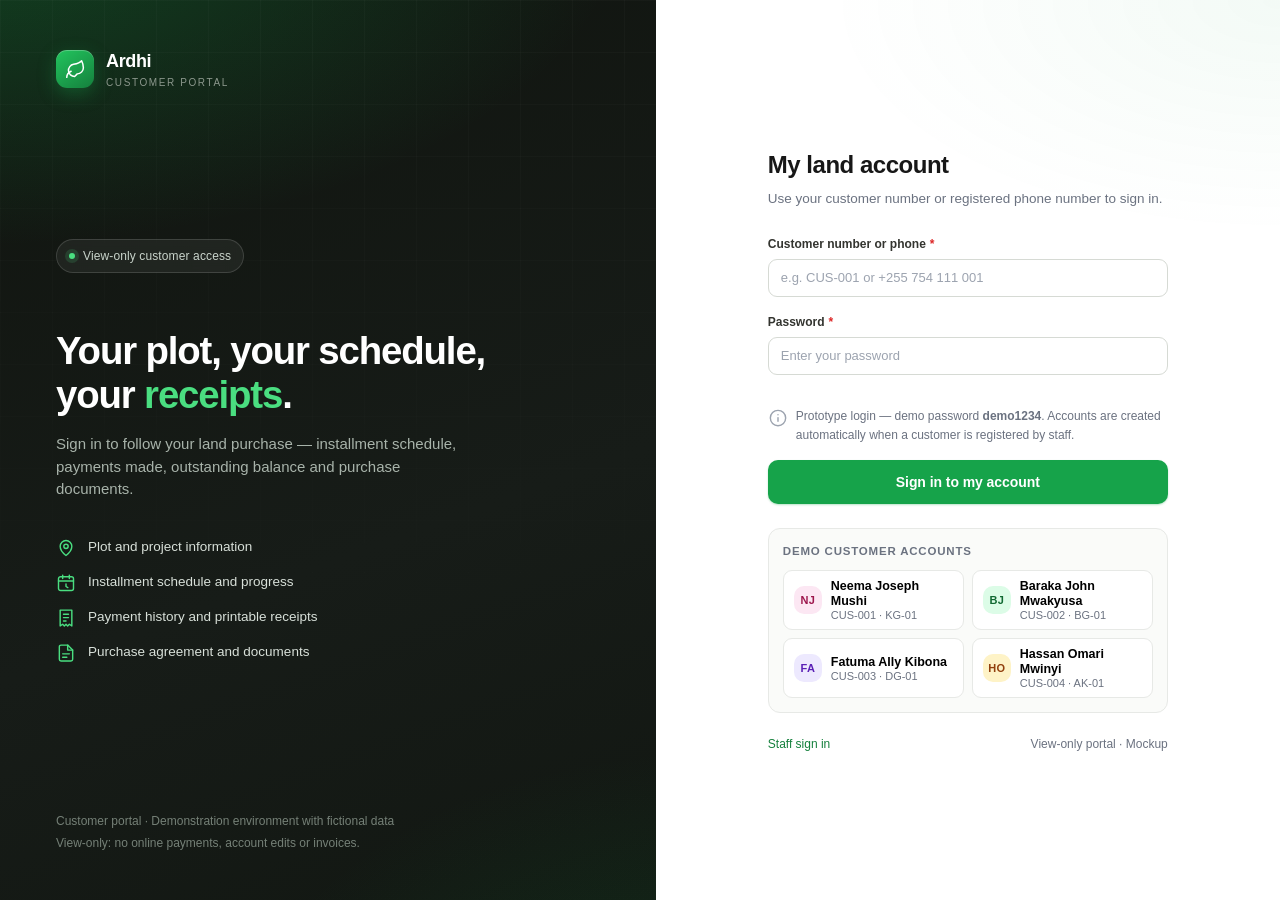
==== customer-portal.html @ c04c7102 "Build Ardhi LIMS land installment frontend prototype" ====
<!DOCTYPE html>
<html lang="en">
<head>
  <meta charset="UTF-8" />
  <meta name="viewport" content="width=device-width, initial-scale=1.0" />
  <meta name="description" content="Ardhi customer portal — view your plot, installments and payment receipts." />
  <title>Ardhi Customer Portal — My Land Account</title>
  <link rel="icon" href="data:image/svg+xml,%3Csvg xmlns='http://www.w3.org/2000/svg' viewBox='0 0 24 24'%3E%3Crect width='24' height='24' rx='6' fill='%2316A34A'/%3E%3Cpath d='M7 16.5 12 7l5 9.5' fill='none' stroke='white' stroke-width='2' stroke-linecap='round' stroke-linejoin='round'/%3E%3C/svg%3E" />
  <link rel="stylesheet" href="css/style.css" />
  <link rel="stylesheet" href="css/modules.css" />
  <link rel="stylesheet" href="css/portal.css" />
</head>
<body class="portal-body">

  <!-- ===================== Portal sign in ===================== -->
  <section class="login-screen portal-login" id="portalLogin">
    <div class="login-art">
      <div class="top">
        <div style="display:flex;align-items:center;gap:12px">
          <div class="brand-mark" data-icon-mark="1"></div>
          <div>
            <div style="font-size:18px;font-weight:700;letter-spacing:-.02em">Ardhi</div>
            <div style="font-size:10px;letter-spacing:.16em;text-transform:uppercase;color:#8B978C">Customer Portal</div>
          </div>
        </div>
      </div>
      <div>
        <span class="art-badge"><span class="dot"></span> View-only customer access</span>
        <h2>Your plot, your schedule, your <em>receipts</em>.</h2>
        <p class="lead">Sign in to follow your land purchase — installment schedule, payments made, outstanding balance and purchase documents.</p>
        <div class="login-points">
          <div class="row"><span data-icon="land"></span> Plot and project information</div>
          <div class="row"><span data-icon="installments"></span> Installment schedule and progress</div>
          <div class="row"><span data-icon="receipt"></span> Payment history and printable receipts</div>
          <div class="row"><span data-icon="file"></span> Purchase agreement and documents</div>
        </div>
      </div>
      <div class="foot">
        <div>Customer portal · Demonstration environment with fictional data</div>
        <div style="margin-top:4px">View-only: no online payments, account edits or invoices.</div>
      </div>
    </div>

    <div class="login-main">
      <div class="login-box">
        <div class="brand">
          <div style="display:flex;align-items:center;gap:10px">
            <div class="brand-mark" data-icon-mark="1"></div>
            <div>
              <div style="font-size:16px;font-weight:700">Ardhi</div>
              <div style="font-size:10px;letter-spacing:.14em;text-transform:uppercase;color:var(--muted)">Customer portal</div>
            </div>
          </div>
        </div>
        <h1>My land account</h1>
        <p class="sub">Use your customer number or registered phone number to sign in.</p>

        <form class="login-form" id="portalLoginForm" novalidate>
          <div class="field" data-field="identifier">
            <label for="portalId">Customer number or phone <span class="req">*</span></label>
            <input class="input" type="text" id="portalId" name="identifier" placeholder="e.g. CUS-001 or +255 754 111 001" autocomplete="username" />
            <span class="error-msg">Enter your customer number or registered phone number.</span>
          </div>
          <div class="field" data-field="password">
            <label for="portalPassword">Password <span class="req">*</span></label>
            <input class="input" type="password" id="portalPassword" name="password" placeholder="Enter your password" autocomplete="current-password" />
            <span class="error-msg">Enter your password.</span>
          </div>
          <div class="login-hint">
            <span data-icon="info"></span>
            <span>Prototype login — demo password <strong>demo1234</strong>. Accounts are created automatically when a customer is registered by staff.</span>
          </div>
          <div id="portalLoginError" class="notice warn" style="display:none"> <span data-icon="alert"></span><div></div></div>
          <button class="btn btn-primary btn-lg btn-block" type="submit" id="portalLoginSubmit">Sign in to my account</button>
        </form>

        <div class="demo-accounts">
          <div class="cap">Demo customer accounts</div>
          <div class="grid" id="portalDemoAccounts"></div>
        </div>

        <div style="margin-top:22px;display:flex;align-items:center;justify-content:space-between;font-size:12px;color:var(--muted)">
          <a href="index.html">Staff sign in</a>
          <span>View-only portal · Mockup</span>
        </div>
      </div>
    </div>
  </section>

  <!-- ===================== Portal shell ===================== -->
  <div class="portal-shell" id="portalShell">
    <header class="portal-head">
      <div class="portal-brand">
        <div class="brand-mark" data-icon-mark="1"></div>
        <div>
          <div class="name">Ardhi</div>
          <div class="tag">Customer Portal</div>
        </div>
        <span class="badge green no-dot" style="margin-left:6px">View only</span>
      </div>
      <nav class="portal-nav" id="portalNav" aria-label="Customer portal navigation">
        <button data-section="overview" class="active"><span data-icon="dashboard"></span> Overview</button>
        <button data-section="schedule"><span data-icon="installments"></span> Schedule</button>
        <button data-section="payments"><span data-icon="receipt"></span> Payments</button>
        <button data-section="documents"><span data-icon="file"></span> Documents</button>
        <button data-section="requests"><span data-icon="send"></span> Requests</button>
      </nav>
      <div class="portal-account">
        <div class="portal-user" id="portalUser"></div>
        <button class="icon-btn" id="portalLogout" aria-label="Sign out" title="Sign out" data-icon-btn="logout"></button>
      </div>
    </header>

    <main class="portal-main" id="portalView"></main>

    <footer class="portal-foot">
      <span>Ardhi customer portal · Frontend prototype. All plots, customers and transactions are fictional.</span>
      <span>No online payments, account editing, invoices or access to other customers' records.</span>
    </footer>
  </div>

  <div id="modalRoot"></div>
  <div class="toast-root" id="toastRoot" aria-live="polite"></div>
  <div id="printArea"></div>

  <script src="js/icons.js"></script>
  <script src="js/sample-data.js"></script>
  <script src="js/store.js"></script>
  <script src="js/ui.js"></script>
  <script src="js/customer-portal.js"></script>
</body>
</html>
---- css/style.css ----
/* ==========================================================================
   Ardhi LIMS — Core design system
   Palette: White #FFFFFF · Green #16A34A · Black #171717
   ========================================================================== */

:root {
  --green: #16A34A;
  --green-600: #15803D;
  --green-700: #116932;
  --green-800: #0B4F27;
  --green-50: #F0FDF4;
  --green-100: #DCFCE7;
  --green-200: #BBF7D0;

  --ink: #171717;
  --ink-2: #33342F;
  --muted: #6B7280;
  --muted-2: #9CA3AF;

  --bg: #F5F6F5;
  --card: #FFFFFF;
  --line: #E7E9E6;
  --line-soft: #EFF1EE;
  --line-strong: #D6DAD4;

  --sidebar: #141815;
  --sidebar-2: #1B211C;

  --red: #DC2626;
  --red-50: #FEF2F2;
  --amber: #B45309;
  --amber-50: #FFFBEB;
  --blue: #2563EB;
  --blue-50: #EFF6FF;

  --radius-lg: 16px;
  --radius: 12px;
  --radius-sm: 9px;

  --shadow-xs: 0 1px 2px rgba(23, 23, 23, 0.04);
  --shadow-sm: 0 1px 3px rgba(23, 23, 23, 0.06), 0 1px 2px rgba(23, 23, 23, 0.04);
  --shadow-md: 0 10px 30px rgba(23, 23, 23, 0.09);
  --shadow-lg: 0 24px 60px rgba(23, 23, 23, 0.18);

  --sidebar-w: 264px;
  --sidebar-w-collapsed: 80px;
  --topbar-h: 68px;

  --font: "Inter", "Segoe UI", -apple-system, BlinkMacSystemFont, Roboto, "Helvetica Neue", Arial, sans-serif;
  --mono: "Cascadia Mono", "SFMono-Regular", Consolas, "Liberation Mono", monospace;
}

* { box-sizing: border-box; }

html, body { height: 100%; }

body {
  margin: 0;
  font-family: var(--font);
  font-size: 14px;
  line-height: 1.5;
  color: var(--ink);
  background: var(--bg);
  -webkit-font-smoothing: antialiased;
  text-rendering: optimizeLegibility;
}

h1, h2, h3, h4, h5, p { margin: 0; }
a { color: var(--green-600); text-decoration: none; }
a:hover { text-decoration: underline; }
button { font-family: inherit; }
input, select, textarea { font-family: inherit; }
img, svg { display: block; }
::selection { background: var(--green-200); color: var(--ink); }

.icon { width: 20px; height: 20px; flex: none; display: inline-block; vertical-align: middle; }
.icon-sm { width: 16px; height: 16px; }
.icon-lg { width: 24px; height: 24px; }

.num, .tabular { font-variant-numeric: tabular-nums; }
.mono { font-family: var(--mono); font-size: 12.5px; }
.muted { color: var(--muted); }
.small { font-size: 12.5px; }
.strong { font-weight: 600; }
.nowrap { white-space: nowrap; }
.text-right { text-align: right; }
.center { text-align: center; }
.hidden { display: none !important; }

/* ==========================================================================
   Login screen
   ========================================================================== */

.login-screen {
  min-height: 100vh;
  display: grid;
  grid-template-columns: minmax(0, 1.05fr) minmax(0, 1fr);
  background: var(--card);
}

.login-art {
  position: relative;
  overflow: hidden;
  background:
    radial-gradient(1100px 560px at -5% -10%, rgba(22, 163, 74, 0.35), transparent 60%),
    radial-gradient(900px 600px at 110% 120%, rgba(22, 163, 74, 0.18), transparent 55%),
    linear-gradient(160deg, #10140F 0%, #171C18 60%, #121712 100%);
  color: #fff;
  padding: 48px 56px;
  display: flex;
  flex-direction: column;
  justify-content: space-between;
}

.login-art::after {
  content: "";
  position: absolute;
  inset: 0;
  background-image:
    linear-gradient(rgba(255, 255, 255, 0.045) 1px, transparent 1px),
    linear-gradient(90deg, rgba(255, 255, 255, 0.045) 1px, transparent 1px);
  background-size: 52px 52px;
  mask-image: linear-gradient(to bottom, rgba(0,0,0,.55), transparent 80%);
  pointer-events: none;
}

.login-art > * { position: relative; z-index: 1; }

.login-art h2 {
  font-size: clamp(28px, 3vw, 40px);
  line-height: 1.15;
  letter-spacing: -0.03em;
  font-weight: 650;
  max-width: 460px;
  margin-top: 56px;
}
.login-art h2 em { color: #4ADE80; font-style: normal; }
.login-art p.lead { color: #A8B3AA; max-width: 420px; margin-top: 16px; font-size: 15px; }

.login-points { margin-top: 36px; display: grid; gap: 14px; max-width: 440px; }
.login-points .row { display: flex; gap: 12px; align-items: flex-start; color: #D8E0D9; font-size: 13.5px; }
.login-points .row .icon { color: #4ADE80; margin-top: 1px; }

.login-art .foot { color: #758077; font-size: 12px; }
.login-art .art-badge {
  display: inline-flex; align-items: center; gap: 8px;
  border: 1px solid rgba(255, 255, 255, 0.14);
  background: rgba(255, 255, 255, 0.06);
  padding: 7px 12px; border-radius: 999px;
  font-size: 12px; color: #C9D4CB; letter-spacing: 0.01em;
  backdrop-filter: blur(6px);
}
.login-art .art-badge .dot { width: 6px; height: 6px; border-radius: 50%; background: #4ADE80; box-shadow: 0 0 0 4px rgba(74, 222, 128, 0.15); }

.login-main {
  display: flex;
  align-items: center;
  justify-content: center;
  padding: 40px 28px;
  background:
    radial-gradient(700px 360px at 100% 0%, rgba(22, 163, 74, 0.05), transparent 65%),
    var(--card);
}

.login-box { width: min(400px, 100%); }
.login-box > .brand { display: none; margin-bottom: 26px; }
.login-box h1 { font-size: 24px; letter-spacing: -0.02em; font-weight: 650; }
.login-box .sub { color: var(--muted); margin-top: 6px; font-size: 13.5px; }

.login-form { margin-top: 26px; display: grid; gap: 16px; }

.demo-accounts {
  margin-top: 24px;
  border: 1px solid var(--line);
  border-radius: var(--radius);
  background: #FAFBF9;
  padding: 14px;
}
.demo-accounts .cap { font-size: 11.5px; text-transform: uppercase; letter-spacing: 0.07em; color: var(--muted); font-weight: 600; margin-bottom: 10px; }
.demo-accounts .grid { display: grid; grid-template-columns: 1fr 1fr; gap: 8px; }
.demo-chip {
  display: flex; align-items: center; gap: 9px;
  border: 1px solid var(--line); background: #fff;
  border-radius: 9px; padding: 8px 10px; cursor: pointer;
  text-align: left; transition: border-color .15s, box-shadow .15s, transform .15s;
}
.demo-chip:hover { border-color: var(--green); box-shadow: 0 0 0 3px var(--green-50); }
.demo-chip .avatar { width: 28px; height: 28px; font-size: 11px; }
.demo-chip .nm { font-size: 12.5px; font-weight: 600; line-height: 1.2; }
.demo-chip .rl { font-size: 11px; color: var(--muted); }
.login-hint { display: flex; gap: 8px; align-items: flex-start; color: var(--muted); font-size: 12px; margin-top: 16px; line-height: 1.55; }
.login-hint .icon { color: var(--muted-2); margin-top: 1px; }

/* ==========================================================================
   App layout
   ========================================================================== */

.app-shell { display: none; min-height: 100vh; }
body.authed .app-shell { display: block; }
body.authed .login-screen { display: none; }

.sidebar {
  position: fixed;
  inset: 0 auto 0 0;
  width: var(--sidebar-w);
  background: var(--sidebar);
  color: #C7D0C8;
  display: flex;
  flex-direction: column;
  z-index: 60;
  transition: width .22s ease, transform .25s ease;
  border-right: 1px solid rgba(255, 255, 255, 0.04);
}

.sidebar-brand {
  display: flex; align-items: center; gap: 12px;
  padding: 20px 20px 18px;
  border-bottom: 1px solid rgba(255, 255, 255, 0.06);
  min-height: var(--topbar-h);
}
.brand-mark {
  width: 38px; height: 38px; border-radius: 11px; flex: none;
  background: linear-gradient(145deg, #22C55E, #15803D);
  display: grid; place-items: center; color: #fff;
  box-shadow: 0 6px 18px rgba(22, 163, 74, 0.35), inset 0 1px 0 rgba(255,255,255,.25);
}
.brand-mark .icon { width: 21px; height: 21px; }
.brand-text { min-width: 0; transition: opacity .15s; }
.brand-text .name { font-size: 17px; font-weight: 700; color: #fff; letter-spacing: -0.02em; line-height: 1.1; }
.brand-text .tag { font-size: 10px; letter-spacing: 0.14em; text-transform: uppercase; color: #8B978C; margin-top: 3px; white-space: nowrap; }

.sidebar-scroll { flex: 1; overflow-y: auto; overflow-x: hidden; padding: 14px 12px 18px; scrollbar-width: thin; scrollbar-color: #333b33 transparent; }
.sidebar-scroll::-webkit-scrollbar { width: 6px; }
.sidebar-scroll::-webkit-scrollbar-thumb { background: #2E362F; border-radius: 8px; }

.nav-group { margin-top: 14px; }
.nav-group:first-child { margin-top: 2px; }
.nav-label {
  font-size: 10px; letter-spacing: 0.12em; text-transform: uppercase;
  color: #6E7A70; font-weight: 650; padding: 8px 12px 7px; white-space: nowrap;
  transition: opacity .15s;
}

.nav-item {
  display: flex; align-items: center; gap: 12px;
  padding: 9.5px 12px;
  border-radius: 9px;
  color: #B8C2BA;
  font-size: 13.5px;
  font-weight: 500;
  cursor: pointer;
  width: 100%;
  border: 0;
  background: transparent;
  text-align: left;
  position: relative;
  transition: background .15s, color .15s;
  margin-bottom: 2px;
}
.nav-item .icon { width: 19px; height: 19px; color: #8E9A90; transition: color .15s; flex: none; }
.nav-item:hover { background: rgba(255, 255, 255, 0.055); color: #fff; }
.nav-item:hover .icon { color: #D6E0D7; }
.nav-item.active {
  background: linear-gradient(90deg, rgba(22, 163, 74, 0.26), rgba(22, 163, 74, 0.08));
  color: #fff;
  box-shadow: inset 0 0 0 1px rgba(34, 197, 94, 0.18);
}
.nav-item.active .icon { color: #4ADE80; }
.nav-item.active::before {
  content: ""; position: absolute; left: -12px; top: 8px; bottom: 8px; width: 3px;
  border-radius: 0 3px 3px 0; background: #22C55E;
}
.nav-text { flex: 1; white-space: nowrap; overflow: hidden; text-overflow: ellipsis; }
.nav-badge {
  min-width: 20px; height: 20px; border-radius: 999px; background: var(--green);
  color: #fff; font-size: 11px; font-weight: 700; display: inline-grid; place-items: center;
  padding: 0 6px;
}
.nav-badge.ghost { background: rgba(255,255,255,.12); color: #D5DED6; }

.sidebar-foot { border-top: 1px solid rgba(255,255,255,.07); padding: 14px 14px 16px; }
.side-user { display: flex; align-items: center; gap: 10px; min-width: 0; }
.side-user .meta { flex: 1; min-width: 0; }
.side-user .meta .nm { color: #F3F6F3; font-size: 13px; font-weight: 600; white-space: nowrap; overflow: hidden; text-overflow: ellipsis; }
.side-user .meta .rl { color: #859187; font-size: 11.5px; }
.side-user .icon-btn { color: #859187; }
.side-user .icon-btn:hover { color: #fff; background: rgba(255,255,255,.08); }

/* Collapsed sidebar */
.app-shell.collapsed .sidebar { width: var(--sidebar-w-collapsed); }
.app-shell.collapsed .main { margin-left: var(--sidebar-w-collapsed); }
.app-shell.collapsed .brand-text,
.app-shell.collapsed .nav-label,
.app-shell.collapsed .nav-text,
.app-shell.collapsed .nav-badge,
.app-shell.collapsed .side-user .meta,
.app-shell.collapsed .side-user .icon-btn { display: none; }
.app-shell.collapsed .sidebar-brand { justify-content: center; padding: 20px 10px 18px; }
.app-shell.collapsed .nav-item { justify-content: center; padding: 12px 8px; }
.app-shell.collapsed .nav-item .icon { width: 21px; height: 21px; }
.app-shell.collapsed .sidebar-foot { display: flex; justify-content: center; padding: 14px 8px; }
.app-shell.collapsed .side-user { justify-content: center; }
.app-shell.collapsed .nav-item::after {
  content: attr(data-title);
  position: absolute; left: calc(100% + 12px); top: 50%; transform: translateY(-50%);
  background: #0C100D; color: #fff; padding: 6px 10px; border-radius: 7px;
  font-size: 12px; white-space: nowrap; opacity: 0; pointer-events: none;
  transition: opacity .12s; z-index: 90; box-shadow: var(--shadow-md);
}
.app-shell.collapsed .nav-item:hover::after { opacity: 1; }

.sidebar-overlay {
  display: none; position: fixed; inset: 0; background: rgba(10, 14, 10, 0.5);
  z-index: 55; backdrop-filter: blur(2px);
}

.main {
  margin-left: var(--sidebar-w);
  min-height: 100vh;
  display: flex;
  flex-direction: column;
  transition: margin .22s ease;
}

.topbar {
  height: var(--topbar-h);
  background: rgba(255, 255, 255, 0.88);
  backdrop-filter: blur(14px);
  border-bottom: 1px solid var(--line);
  display: flex;
  align-items: center;
  gap: 16px;
  padding: 0 28px;
  position: sticky;
  top: 0;
  z-index: 40;
}

.topbar .menu-btn { display: none; }
.page-head { min-width: 0; }
.page-head .crumb { font-size: 11.5px; color: var(--muted); display: flex; align-items: center; gap: 6px; }
.page-head .crumb .sep { color: var(--line-strong); }
.page-head h1 { font-size: 17.5px; font-weight: 650; letter-spacing: -0.02em; line-height: 1.3; white-space: nowrap; overflow: hidden; text-overflow: ellipsis; }

.topbar-spacer { flex: 1; }

.global-search { position: relative; width: 300px; max-width: 34vw; }
.global-search .box {
  display: flex; align-items: center; gap: 9px;
  background: #F4F6F3; border: 1px solid transparent;
  border-radius: 10px; padding: 0 11px; height: 38px;
  transition: background .15s, border-color .15s, box-shadow .15s;
}
.global-search .box:focus-within { background: #fff; border-color: var(--green); box-shadow: 0 0 0 3px var(--green-50); }
.global-search .box .icon { width: 17px; height: 17px; color: var(--muted); }
.global-search input { border: 0; outline: 0; background: transparent; flex: 1; font-size: 13px; color: var(--ink); min-width: 0; }
.global-search input::placeholder { color: var(--muted-2); }
.global-search kbd {
  font-family: var(--font); font-size: 10.5px; color: var(--muted); background: #fff;
  border: 1px solid var(--line); border-radius: 5px; padding: 1px 5px;
}

.search-results {
  position: absolute; top: calc(100% + 8px); left: 0; right: 0;
  background: #fff; border: 1px solid var(--line); border-radius: var(--radius);
  box-shadow: var(--shadow-md); overflow: hidden; max-height: 70vh; overflow-y: auto;
  z-index: 70;
}
.search-results .group-label { font-size: 10.5px; text-transform: uppercase; letter-spacing: .08em; color: var(--muted); padding: 12px 14px 4px; font-weight: 650; }
.search-results .result {
  display: flex; gap: 10px; align-items: center; padding: 9px 14px; cursor: pointer; border: 0; background: none; width: 100%; text-align: left;
}
.search-results .result:hover, .search-results .result:focus-visible { background: #F6F8F5; outline: none; }
.search-results .result .icon { color: var(--muted); }
.search-results .result .t { font-size: 13px; font-weight: 550; }
.search-results .result .s { font-size: 11.5px; color: var(--muted); }
.search-results .result .go { margin-left: auto; color: var(--muted-2); }
.search-results .empty { padding: 20px 14px; text-align: center; color: var(--muted); font-size: 13px; }

.topbar-actions { display: flex; align-items: center; gap: 6px; }

.icon-btn {
  width: 38px; height: 38px; display: inline-grid; place-items: center;
  border-radius: 10px; border: 0; background: transparent; color: var(--ink-2);
  cursor: pointer; position: relative; transition: background .15s, color .15s;
}
.icon-btn:hover { background: #F0F2EE; color: var(--ink); }
.icon-btn .icon { width: 19px; height: 19px; }
.icon-btn .dot-badge {
  position: absolute; top: 7px; right: 7px; min-width: 16px; height: 16px; padding: 0 4px;
  border-radius: 999px; background: var(--red); color: #fff; font-size: 10px; font-weight: 700;
  display: grid; place-items: center; border: 2px solid #fff;
}

.user-menu-btn {
  display: flex; align-items: center; gap: 10px; padding: 5px 8px 5px 5px;
  border-radius: 11px; border: 0; background: transparent; cursor: pointer; transition: background .15s;
}
.user-menu-btn:hover { background: #F0F2EE; }
.user-menu-btn .meta { text-align: left; line-height: 1.25; }
.user-menu-btn .meta .nm { font-size: 12.5px; font-weight: 600; }
.user-menu-btn .meta .rl { font-size: 11px; color: var(--muted); }
.user-menu-btn .icon { width: 15px; height: 15px; color: var(--muted); }

.avatar {
  width: 34px; height: 34px; border-radius: 10px; flex: none;
  display: grid; place-items: center; font-size: 12px; font-weight: 700;
  background: var(--green-100); color: var(--green-700); letter-spacing: 0.02em;
}
.avatar.lg { width: 48px; height: 48px; font-size: 15px; border-radius: 13px; }
.avatar.sm { width: 28px; height: 28px; font-size: 10.5px; border-radius: 8px; }
.avatar.c2 { background: #E0EAFF; color: #3730A3; }
.avatar.c3 { background: #FEF3C7; color: #92400E; }
.avatar.c4 { background: #FCE7F3; color: #9D174D; }
.avatar.c5 { background: #E0F2FE; color: #075985; }
.avatar.c6 { background: #EDE9FE; color: #5B21B6; }
.avatar.img { padding: 0; overflow: hidden; }

.content { flex: 1; padding: 26px 28px 40px; width: 100%; max-width: 1560px; margin: 0 auto; }

.app-footer {
  border-top: 1px solid var(--line); padding: 14px 28px;
  display: flex; align-items: center; justify-content: space-between; gap: 12px;
  color: var(--muted); font-size: 11.5px; background: #fff;
}

.page { animation: pageIn .28s ease; }
@keyframes pageIn { from { opacity: 0; transform: translateY(6px); } to { opacity: 1; transform: none; } }

/* ==========================================================================
   Page headers, toolbars, sections
   ========================================================================== */

.page-head-row { display: flex; align-items: flex-end; justify-content: space-between; gap: 18px; flex-wrap: wrap; margin-bottom: 20px; }
.page-head-row h2 { font-size: 21px; font-weight: 650; letter-spacing: -0.025em; }
.page-head-row .sub { color: var(--muted); font-size: 13px; margin-top: 4px; max-width: 720px; }
.page-actions { display: flex; align-items: center; gap: 8px; flex-wrap: wrap; }

.toolbar {
  display: flex; align-items: center; gap: 10px; flex-wrap: wrap;
  padding: 14px 16px; border-bottom: 1px solid var(--line);
}
.toolbar .grow { flex: 1; }
.toolbar .count { color: var(--muted); font-size: 12.5px; }

.field-inline { position: relative; display: flex; align-items: center; }
.field-inline .icon { position: absolute; left: 11px; color: var(--muted); width: 16px; height: 16px; pointer-events: none; }
.field-inline input, .field-inline select { padding-left: 34px; }
.field-inline.select-only select { padding-left: 34px; }

.input, .select, .textarea {
  height: 38px; border: 1px solid var(--line-strong); border-radius: 9px;
  padding: 0 12px; font-size: 13px; color: var(--ink); background: #fff;
  outline: none; transition: border-color .15s, box-shadow .15s;
  width: 100%;
}
.textarea { height: auto; min-height: 92px; padding: 10px 12px; resize: vertical; line-height: 1.5; }
.input:focus, .select:focus, .textarea:focus { border-color: var(--green); box-shadow: 0 0 0 3px var(--green-50); }
.input::placeholder, .textarea::placeholder { color: var(--muted-2); }
.input:disabled, .select:disabled, .textarea:disabled { background: #F5F6F4; color: var(--muted); cursor: not-allowed; }
.select {
  appearance: none;
  background-image: url("data:image/svg+xml,%3Csvg xmlns='http://www.w3.org/2000/svg' width='16' height='16' viewBox='0 0 24 24' fill='none' stroke='%236B7280' stroke-width='2' stroke-linecap='round' stroke-linejoin='round'%3E%3Cpath d='m6 9 6 6 6-6'/%3E%3C/svg%3E");
  background-repeat: no-repeat; background-position: right 10px center;
  padding-right: 34px;
}
.input.sm, .select.sm { height: 33px; font-size: 12.5px; }
.search-input { width: 260px; max-width: 100%; }

.input-group { display: flex; gap: 8px; }
.input-group .input { flex: 1; }

/* ==========================================================================
   Buttons
   ========================================================================== */

.btn {
  display: inline-flex; align-items: center; justify-content: center; gap: 7px;
  height: 38px; padding: 0 15px; border-radius: 9px;
  font-size: 13px; font-weight: 600; letter-spacing: -0.005em;
  border: 1px solid transparent; cursor: pointer; white-space: nowrap;
  transition: background .15s, border-color .15s, box-shadow .15s, transform .1s, color .15s;
  text-decoration: none;
}
.btn:active { transform: translateY(1px); }
.btn .icon { width: 16px; height: 16px; }
.btn:focus-visible { outline: 2px solid var(--green); outline-offset: 2px; }

.btn-primary { background: var(--green); color: #fff; box-shadow: 0 1px 2px rgba(22, 163, 74, 0.3); }
.btn-primary:hover { background: var(--green-600); text-decoration: none; }
.btn-dark { background: var(--ink); color: #fff; }
.btn-dark:hover { background: #000; }
.btn-outline { background: #fff; border-color: var(--line-strong); color: var(--ink); }
.btn-outline:hover { background: #F7F8F6; border-color: #C3C8C1; }
.btn-ghost { background: transparent; color: var(--ink-2); }
.btn-ghost:hover { background: #F0F2EE; }
.btn-danger { background: var(--red-50); color: var(--red); border-color: #FECACA; }
.btn-danger:hover { background: #FEE2E2; }
.btn-sm { height: 32px; padding: 0 11px; font-size: 12.5px; border-radius: 8px; }
.btn-sm .icon { width: 14px; height: 14px; }
.btn-lg { height: 44px; padding: 0 20px; font-size: 14px; border-radius: 10px; }
.btn-block { width: 100%; }
.btn[disabled], .btn.is-disabled { opacity: .55; cursor: not-allowed; pointer-events: none; }
.btn-link { background: none; border: 0; color: var(--green-600); font-weight: 600; cursor: pointer; padding: 0; font-size: 12.5px; }
.btn-link:hover { text-decoration: underline; }

.btn-group { display: inline-flex; border: 1px solid var(--line-strong); border-radius: 9px; overflow: hidden; background: #fff; }
.btn-group button { border: 0; background: transparent; padding: 8px 12px; font-size: 12.5px; font-weight: 550; color: var(--muted); cursor: pointer; }
.btn-group button + button { border-left: 1px solid var(--line); }
.btn-group button.on { background: var(--ink); color: #fff; }

/* ==========================================================================
   Cards
   ========================================================================== */

.card {
  background: var(--card);
  border: 1px solid var(--line);
  border-radius: var(--radius-lg);
  box-shadow: var(--shadow-xs);
  overflow: hidden;
}
.card + .card { margin-top: 18px; }
.card-head {
  display: flex; align-items: center; gap: 12px;
  padding: 16px 18px; border-bottom: 1px solid var(--line-soft);
}
.card-head h3 { font-size: 14.5px; font-weight: 620; letter-spacing: -0.01em; }
.card-head .sub { font-size: 12px; color: var(--muted); margin-top: 2px; }
.card-head .right { margin-left: auto; display: flex; align-items: center; gap: 8px; }
.card-body { padding: 18px; }
.card-body.tight { padding: 0; }

.panel-title { font-size: 14px; font-weight: 620; margin-bottom: 12px; }

.notice {
  display: flex; gap: 10px; align-items: flex-start;
  padding: 12px 14px; border-radius: var(--radius);
  font-size: 12.5px; line-height: 1.55;
  border: 1px solid var(--line); background: #FAFBF9; color: var(--ink-2);
}
.notice .icon { width: 17px; height: 17px; margin-top: 1px; flex: none; color: var(--muted); }
.notice.warn { background: var(--amber-50); border-color: #FDE68A; color: #78350F; }
.notice.warn .icon { color: var(--amber); }
.notice.info { background: var(--blue-50); border-color: #BFDBFE; color: #1E3A8A; }
.notice.info .icon { color: var(--blue); }
.notice.green { background: var(--green-50); border-color: var(--green-200); color: #14532D; }
.notice.green .icon { color: var(--green-600); }
.notice.dark { background: #F5F6F4; }
.notice strong { font-weight: 650; }

.banner-role {
  display: flex; align-items: center; gap: 10px;
  background: #fff; border: 1px solid var(--line);
  border-left: 3px solid var(--green);
  border-radius: 10px; padding: 10px 14px; margin-bottom: 18px;
  font-size: 12.5px; color: var(--muted);
}
.banner-role strong { color: var(--ink); }
.banner-role .icon { color: var(--green-600); }

.grid { display: grid; gap: 18px; }
.grid-2 { grid-template-columns: repeat(2, minmax(0, 1fr)); }
.grid-3 { grid-template-columns: repeat(3, minmax(0, 1fr)); }
.grid-4 { grid-template-columns: repeat(4, minmax(0, 1fr)); }
.grid-main-side { grid-template-columns: minmax(0, 1.65fr) minmax(0, 1fr); }
.grid-side-main { grid-template-columns: minmax(0, 1fr) minmax(0, 1.65fr); }
.grid-2-1 { grid-template-columns: minmax(0, 2fr) minmax(0, 1fr); }
.span-2 { grid-column: span 2; }

.section-head { display: flex; align-items: center; justify-content: space-between; gap: 12px; margin: 26px 0 12px; }
.section-head h3 { font-size: 15px; font-weight: 620; letter-spacing: -0.01em; }
.section-head .link { font-size: 12.5px; font-weight: 600; color: var(--green-600); cursor: pointer; display: inline-flex; align-items: center; gap: 4px; background: none; border: 0; }
.section-head .link .icon { width: 14px; height: 14px; }

/* ==========================================================================
   Badges & chips
   ========================================================================== */

.badge {
  display: inline-flex; align-items: center; gap: 6px;
  height: 23px; padding: 0 9px; border-radius: 999px;
  font-size: 11.5px; font-weight: 600; letter-spacing: 0.005em;
  background: #F2F4F1; color: #4B5563; border: 1px solid transparent; white-space: nowrap;
}
.badge::before { content: ""; width: 5px; height: 5px; border-radius: 50%; background: currentColor; opacity: .8; }
.badge.no-dot::before { display: none; }
.badge.green { background: var(--green-50); color: var(--green-700); border-color: var(--green-100); }
.badge.amber { background: var(--amber-50); color: var(--amber); border-color: #FDE68A; }
.badge.red { background: var(--red-50); color: #B91C1C; border-color: #FECACA; }
.badge.blue { background: var(--blue-50); color: #1D4ED8; border-color: #DBEAFE; }
.badge.grey { background: #F3F4F3; color: #4B5563; border-color: #E7E9E6; }
.badge.dark { background: #1C211D; color: #E7EDE8; }
.badge.solid { background: var(--green); color: #fff; }
.badge.solid::before { background: #fff; }

.chip {
  display: inline-flex; align-items: center; gap: 6px;
  height: 28px; padding: 0 10px; border-radius: 8px; font-size: 12px; font-weight: 550;
  background: #F4F6F3; color: var(--ink-2); border: 1px solid var(--line);
}
.chip .icon { width: 14px; height: 14px; color: var(--muted); }
.chip.outline { background: #fff; }

/* ==========================================================================
   Tables
   ========================================================================== */

.table-wrap { width: 100%; overflow-x: auto; }
table.data {
  width: 100%; border-collapse: collapse; font-size: 13px;
}
table.data th {
  text-align: left; font-size: 10.5px; text-transform: uppercase; letter-spacing: 0.07em;
  color: var(--muted); font-weight: 650; padding: 10px 16px;
  background: #FAFBF9; border-bottom: 1px solid var(--line);
  white-space: nowrap;
}
table.data th.sortable { cursor: pointer; user-select: none; }
table.data th.sortable:hover { color: var(--ink); }
table.data td { padding: 12px 16px; border-bottom: 1px solid var(--line-soft); vertical-align: middle; }
table.data tbody tr:last-child td { border-bottom: 0; }
table.data tbody tr { transition: background .12s; }
table.data tbody tr:hover { background: #FAFBF9; }
table.data tr.clickable { cursor: pointer; }
table.data td.num, table.data th.num { text-align: right; font-variant-numeric: tabular-nums; }
table.data .t-main { font-weight: 600; color: var(--ink); }
table.data .t-sub { font-size: 11.5px; color: var(--muted); margin-top: 1px; }
table.data td .actions { display: flex; gap: 2px; justify-content: flex-end; }
table.data tr.row-danger td { background: #FFFBFB; }
table.data tr.row-danger:hover td { background: #FFF5F5; }

.cell-user { display: flex; align-items: center; gap: 10px; min-width: 0; }
.cell-user .nm { font-weight: 600; font-size: 13px; line-height: 1.25; }
.cell-user .sub { font-size: 11.5px; color: var(--muted); }

.table-foot {
  display: flex; align-items: center; justify-content: space-between; gap: 12px;
  padding: 12px 16px; border-top: 1px solid var(--line-soft);
  font-size: 12px; color: var(--muted); flex-wrap: wrap;
}

.empty-state { padding: 44px 20px; text-align: center; color: var(--muted); }
.empty-state .icon-wrap {
  width: 52px; height: 52px; border-radius: 14px; background: #F3F5F2;
  display: grid; place-items: center; margin: 0 auto 12px; color: #97A29A;
}
.empty-state h4 { font-size: 14px; color: var(--ink); font-weight: 620; margin-bottom: 3px; }
.empty-state p { font-size: 12.5px; max-width: 360px; margin: 0 auto; }

/* Progress */
.progress { height: 6px; border-radius: 99px; background: #EDEFEC; overflow: hidden; width: 100%; }
.progress > span { display: block; height: 100%; border-radius: 99px; background: var(--green); transition: width .4s ease; }
.progress.thin { height: 4px; }
.progress.amber > span { background: #F59E0B; }
.progress.red > span { background: var(--red); }
.progress-wrap { display: flex; align-items: center; gap: 10px; min-width: 132px; }
.progress-wrap .val { font-size: 11.5px; color: var(--muted); font-variant-numeric: tabular-nums; min-width: 34px; text-align: right; }
.progress-label { display: flex; justify-content: space-between; font-size: 11.5px; color: var(--muted); margin-bottom: 6px; }

.ring { position: relative; display: inline-grid; place-items: center; }
.ring svg { transform: rotate(-90deg); }
.ring .ring-label { position: absolute; text-align: center; line-height: 1.15; }
.ring .ring-label .v { font-size: 20px; font-weight: 700; letter-spacing: -0.02em; }
.ring .ring-label .k { font-size: 10.5px; color: var(--muted); }

/* Key/value */
.kv { display: grid; grid-template-columns: minmax(110px, 0.7fr) 1.3fr; gap: 10px 16px; font-size: 12.5px; }
.kv dt { color: var(--muted); }
.kv dd { margin: 0; font-weight: 550; color: var(--ink); overflow-wrap: anywhere; }
.kv.two { grid-template-columns: repeat(2, minmax(0, 1fr)); }
.kv-cards { display: grid; grid-template-columns: repeat(auto-fit, minmax(150px, 1fr)); gap: 1px; background: var(--line-soft); border-radius: 10px; overflow: hidden; border: 1px solid var(--line-soft); }
.kv-cards .item { background: #fff; padding: 12px 14px; }
.kv-cards .item .k { font-size: 11px; color: var(--muted); text-transform: uppercase; letter-spacing: .05em; }
.kv-cards .item .v { font-size: 14px; font-weight: 650; margin-top: 3px; letter-spacing: -0.01em; }

/* Tabs */
.tabs { display: flex; align-items: center; gap: 4px; border-bottom: 1px solid var(--line); padding: 0 16px; overflow-x: auto; }
.tabs .tab {
  border: 0; background: none; padding: 13px 12px 12px; cursor: pointer;
  font-size: 13px; font-weight: 550; color: var(--muted);
  border-bottom: 2px solid transparent; margin-bottom: -1px; white-space: nowrap;
  display: inline-flex; align-items: center; gap: 7px;
}
.tabs .tab:hover { color: var(--ink); }
.tabs .tab.active { color: var(--green-700); border-bottom-color: var(--green); }
.tabs .tab .count { background: #F1F3F0; color: var(--muted); border-radius: 99px; font-size: 10.5px; padding: 1px 7px; font-weight: 650; }
.tabs .tab.active .count { background: var(--green-100); color: var(--green-700); }
.tabs.standalone { border-bottom: 0; padding: 0; gap: 6px; }
.tabs.standalone .tab { border-radius: 9px; border: 1px solid var(--line); padding: 7px 13px; background: #fff; margin: 0; font-size: 12.5px; }
.tabs.standalone .tab.active { background: var(--ink); color: #fff; border-color: var(--ink); }

/* Segmented */
.segmented { display: inline-flex; background: #F1F3F0; border-radius: 9px; padding: 3px; gap: 2px; }
.segmented button {
  border: 0; background: transparent; padding: 6px 12px; border-radius: 7px;
  font-size: 12px; font-weight: 600; color: var(--muted); cursor: pointer;
}
.segmented button.active { background: #fff; color: var(--ink); box-shadow: var(--shadow-xs); }

/* ==========================================================================
   Dropdown menus
   ========================================================================== */

.menu-wrap { position: relative; }
.menu {
  position: absolute; right: 0; top: calc(100% + 8px); min-width: 230px;
  background: #fff; border: 1px solid var(--line); border-radius: 12px;
  box-shadow: var(--shadow-md); padding: 6px; z-index: 80;
  animation: menuIn .14s ease;
}
@keyframes menuIn { from { opacity: 0; transform: translateY(-4px); } to { opacity: 1; transform: none; } }
.menu .menu-head { padding: 10px 10px 8px; border-bottom: 1px solid var(--line-soft); margin-bottom: 5px; }
.menu .menu-head .nm { font-weight: 650; font-size: 13px; }
.menu .menu-head .rl { font-size: 11.5px; color: var(--muted); }
.menu button.menu-item, .menu a.menu-item {
  display: flex; align-items: center; gap: 9px; width: 100%;
  padding: 8px 10px; border: 0; background: none; border-radius: 7px;
  font-size: 12.5px; color: var(--ink-2); cursor: pointer; text-align: left; text-decoration: none;
}
.menu .menu-item .icon { width: 16px; height: 16px; color: var(--muted); }
.menu .menu-item:hover { background: #F5F7F4; }
.menu .menu-item.danger { color: var(--red); }
.menu .menu-item.danger .icon { color: var(--red); }
.menu .menu-label { font-size: 10px; text-transform: uppercase; letter-spacing: .08em; color: var(--muted-2); padding: 8px 10px 3px; font-weight: 650; }
.menu .menu-sep { height: 1px; background: var(--line-soft); margin: 5px 0; }
.menu .menu-item .check { margin-left: auto; color: var(--green); }

/* Notification panel */
.notif-panel {
  position: absolute; top: calc(100% + 10px); right: 0; width: 388px; max-width: calc(100vw - 24px);
  background: #fff; border: 1px solid var(--line); border-radius: 14px;
  box-shadow: var(--shadow-lg); z-index: 80; overflow: hidden;
  animation: menuIn .16s ease;
}
.notif-panel .np-head { display: flex; align-items: center; padding: 14px 16px; border-bottom: 1px solid var(--line-soft); }
.notif-panel .np-head h4 { font-size: 13.5px; font-weight: 650; }
.notif-panel .np-head .right { margin-left: auto; display: flex; gap: 6px; }
.notif-panel .np-list { max-height: 380px; overflow-y: auto; }
.notif-panel .np-item { display: flex; gap: 11px; padding: 12px 16px; border-bottom: 1px solid var(--line-soft); cursor: pointer; position: relative; }
.notif-panel .np-item:hover { background: #FAFBF9; }
.notif-panel .np-item.unread { background: #F7FCF8; }
.notif-panel .np-item.unread::before { content: ""; position: absolute; left: 6px; top: 50%; transform: translateY(-50%); width: 4px; height: 4px; background: var(--green); border-radius: 50%; }
.notif-panel .np-icon { width: 34px; height: 34px; border-radius: 9px; display: grid; place-items: center; flex: none; background: #F2F4F1; color: var(--muted); }
.notif-panel .np-icon.green { background: var(--green-50); color: var(--green-600); }
.notif-panel .np-icon.amber { background: var(--amber-50); color: var(--amber); }
.notif-panel .np-icon.red { background: var(--red-50); color: var(--red); }
.notif-panel .np-icon.blue { background: var(--blue-50); color: var(--blue); }
.notif-panel .np-icon .icon { width: 16px; height: 16px; }
.notif-panel .np-body { min-width: 0; flex: 1; }
.notif-panel .np-title { font-size: 12.5px; font-weight: 600; line-height: 1.35; }
.notif-panel .np-sub { font-size: 11.5px; color: var(--muted); margin-top: 2px; line-height: 1.45; }
.notif-panel .np-time { font-size: 10.5px; color: var(--muted-2); margin-top: 3px; }
.notif-panel .np-foot { padding: 10px 16px; text-align: center; background: #FAFBF9; border-top: 1px solid var(--line-soft); }
.notif-panel .np-foot button { font-size: 12px; font-weight: 600; color: var(--green-600); background: none; border: 0; cursor: pointer; }

/* ==========================================================================
   Modals, sheets, toasts, print
   ========================================================================== */

.modal-backdrop {
  position: fixed; inset: 0; background: rgba(13, 18, 14, 0.48);
  backdrop-filter: blur(3px); z-index: 100;
  display: flex; align-items: flex-start; justify-content: center;
  padding: 5vh 20px 30px; overflow-y: auto;
  animation: fadeIn .16s ease;
}
@keyframes fadeIn { from { opacity: 0; } to { opacity: 1; } }

.modal {
  background: #fff; border-radius: var(--radius-lg); width: min(560px, 100%);
  box-shadow: var(--shadow-lg); border: 1px solid rgba(255,255,255,.5);
  animation: modalIn .22s cubic-bezier(.2, .8, .3, 1);
  max-height: 90vh; display: flex; flex-direction: column;
  margin: auto 0;
}
@keyframes modalIn { from { opacity: 0; transform: translateY(14px) scale(.985); } to { opacity: 1; transform: none; } }
.modal.md { width: min(680px, 100%); }
.modal.lg { width: min(860px, 100%); }
.modal.xl { width: min(1060px, 100%); }
.modal.sheet { margin-left: auto; margin-right: 0; margin-top: 0; margin-bottom: 0; height: 100vh; max-height: 100vh; border-radius: 14px 0 0 14px; width: min(600px, 100%); animation: sheetIn .25s cubic-bezier(.2,.8,.3,1); }
.modal.sheet.lg { width: min(760px, 100%); }
@keyframes sheetIn { from { transform: translateX(40px); opacity: .4; } to { transform: none; opacity: 1; } }
.modal-backdrop.sheet-backdrop { align-items: stretch; padding: 0; justify-content: flex-end; }

.modal-head { display: flex; align-items: flex-start; gap: 12px; padding: 18px 20px 16px; border-bottom: 1px solid var(--line-soft); }
.modal-head h3 { font-size: 16px; font-weight: 650; letter-spacing: -0.015em; }
.modal-head .sub { font-size: 12.5px; color: var(--muted); margin-top: 2px; }
.modal-head .modal-close { margin-left: auto; }
.modal-body { padding: 20px; overflow-y: auto; flex: 1; }
.modal-body.flush { padding: 0; }
.modal-foot {
  display: flex; align-items: center; gap: 8px; justify-content: flex-end;
  padding: 14px 20px; border-top: 1px solid var(--line-soft); background: #FCFCFB;
  border-radius: 0 0 var(--radius-lg) var(--radius-lg);
}
.modal-foot .left { margin-right: auto; }

.form-grid { display: grid; grid-template-columns: 1fr 1fr; gap: 16px; }
.form-grid .full { grid-column: 1 / -1; }
.form-section { margin-top: 22px; padding-top: 18px; border-top: 1px solid var(--line-soft); }
.form-section:first-child { margin-top: 0; padding-top: 0; border-top: 0; }
.form-section-title { font-size: 12px; font-weight: 650; text-transform: uppercase; letter-spacing: .06em; color: var(--muted); margin-bottom: 14px; display: flex; align-items: center; gap: 8px; }
.form-section-title .icon { width: 15px; height: 15px; }

.field { display: flex; flex-direction: column; gap: 6px; min-width: 0; }
.field > label { font-size: 12px; font-weight: 600; color: var(--ink-2); display: flex; align-items: center; gap: 4px; }
.field > label .req { color: var(--red); }
.field .hint { font-size: 11.5px; color: var(--muted); line-height: 1.45; }
.field .error-msg { font-size: 11.5px; color: var(--red); display: none; align-items: center; gap: 4px; }
.field.invalid .input, .field.invalid .select, .field.invalid .textarea { border-color: #F3A7A7; background: #FFFDFD; }
.field.invalid .error-msg { display: flex; }
.field .input-prefix { position: relative; }
.field .input-prefix .pfx { position: absolute; left: 12px; top: 50%; transform: translateY(-50%); font-size: 12px; color: var(--muted); font-weight: 600; }
.field .input-prefix .input { padding-left: 42px; }

.check { display: flex; gap: 9px; align-items: flex-start; font-size: 12.5px; cursor: pointer; }
.check input { margin: 2px 0 0; accent-color: var(--green); width: 15px; height: 15px; }
.radio-row { display: grid; gap: 8px; }
.radio-card {
  display: flex; gap: 10px; align-items: flex-start; padding: 11px 13px;
  border: 1px solid var(--line-strong); border-radius: 10px; cursor: pointer; font-size: 12.5px;
  transition: border-color .15s, background .15s;
}
.radio-card:hover { background: #FAFBF9; }
.radio-card.selected { border-color: var(--green); background: var(--green-50); box-shadow: 0 0 0 1px var(--green); }
.radio-card input { margin: 2px 0 0; accent-color: var(--green); }
.radio-card .t { font-weight: 600; font-size: 12.5px; }
.radio-card .s { color: var(--muted); font-size: 11.5px; margin-top: 1px; }

.toast-root { position: fixed; right: 22px; bottom: 22px; z-index: 200; display: flex; flex-direction: column; gap: 10px; max-width: min(380px, calc(100vw - 30px)); }
.toast {
  display: flex; gap: 11px; align-items: flex-start;
  background: #171C18; color: #F3F6F3; border-radius: 12px; padding: 12px 14px;
  box-shadow: var(--shadow-lg); font-size: 12.5px; line-height: 1.45;
  animation: toastIn .25s cubic-bezier(.2,.8,.3,1);
  border: 1px solid rgba(255,255,255,.08);
}
.toast .icon { width: 17px; height: 17px; color: #4ADE80; margin-top: 1px; flex: none; }
.toast.error .icon { color: #F87171; }
.toast.warn .icon { color: #FBBF24; }
.toast .toast-close { margin-left: auto; background: none; border: 0; color: #8B978C; cursor: pointer; padding: 0; line-height: 0; }
.toast .toast-close .icon { width: 14px; height: 14px; color: inherit; }
.toast.leaving { animation: toastOut .2s ease forwards; }
@keyframes toastIn { from { opacity: 0; transform: translateY(12px); } to { opacity: 1; transform: none; } }
@keyframes toastOut { to { opacity: 0; transform: translateY(8px); } }

#printArea { display: none; }

@media print {
  @page { margin: 14mm 12mm; }
  body > *:not(#printArea) { display: none !important; }
  #printArea { display: block !important; }
  body { background: #fff !important; }
  .print-doc { color: #171717; font-family: var(--font); }
  .print-doc .no-print { display: none !important; }
}

/* Scrollbars */
::-webkit-scrollbar { width: 10px; height: 10px; }
::-webkit-scrollbar-track { background: transparent; }
::-webkit-scrollbar-thumb { background: #D5DAD3; border-radius: 10px; border: 3px solid #F5F6F5; }
::-webkit-scrollbar-thumb:hover { background: #BFC6BD; }
---- css/modules.css ----
/* ==========================================================================
   Module styles — land, customers, sales, installments, payments,
   notifications, reports, users, settings
   ========================================================================== */

/* ---------- shared little things ---------- */
.filter-bar {
  display: flex; align-items: center; gap: 10px; flex-wrap: wrap;
  padding: 13px 16px; border-bottom: 1px solid var(--line);
}
.filter-bar .grow { flex: 1 1 auto; }
.filter-bar .input, .filter-bar .select { width: auto; min-width: 0; }
.filter-bar .select { min-width: 140px; }
.filter-bar .spacer { flex: 1; }
.filter-count { font-size: 12px; color: var(--muted); white-space: nowrap; }

.mini-stats { display: grid; grid-template-columns: repeat(4, minmax(0, 1fr)); gap: 14px; margin-bottom: 18px; }
.mini-stat {
  background: #fff; border: 1px solid var(--line); border-radius: 12px;
  padding: 13px 16px; display: flex; align-items: center; gap: 12px;
}
.mini-stat .ms-icon { width: 34px; height: 34px; border-radius: 9px; display: grid; place-items: center; background: #F4F6F3; color: var(--muted); flex: none; }
.mini-stat .ms-icon.green { background: var(--green-50); color: var(--green-600); }
.mini-stat .ms-icon.red { background: var(--red-50); color: var(--red); }
.mini-stat .ms-icon.amber { background: var(--amber-50); color: var(--amber); }
.mini-stat .ms-icon.blue { background: var(--blue-50); color: var(--blue); }
.mini-stat .k { font-size: 11px; color: var(--muted); text-transform: uppercase; letter-spacing: .04em; }
.mini-stat .v { font-size: 16px; font-weight: 700; letter-spacing: -0.02em; margin-top: 1px; font-variant-numeric: tabular-nums; }

.link-btn { background: none; border: 0; padding: 0; color: var(--green-600); cursor: pointer; font-size: 12.5px; font-weight: 600; display: inline-flex; align-items: center; gap: 4px; }
.link-btn:hover { text-decoration: underline; }
.link-btn .icon { width: 14px; height: 14px; }

.split-2 { display: grid; grid-template-columns: 1fr 1fr; gap: 16px; }
.split-3 { display: grid; grid-template-columns: repeat(3, 1fr); gap: 16px; }

.num-lg { font-size: 18px; font-weight: 700; letter-spacing: -0.02em; font-variant-numeric: tabular-nums; }
.tone-red { color: var(--red); }
.tone-green { color: var(--green-600); }
.tone-amber { color: var(--amber); }

.divider { height: 1px; background: var(--line-soft); margin: 16px 0; }

/* ---------- Projects ---------- */
.project-grid { display: grid; grid-template-columns: repeat(auto-fill, minmax(310px, 1fr)); gap: 18px; }
.project-card {
  background: #fff; border: 1px solid var(--line); border-radius: var(--radius-lg);
  overflow: hidden; box-shadow: var(--shadow-xs); display: flex; flex-direction: column;
  transition: box-shadow .18s, border-color .18s, transform .18s;
}
.project-card:hover { border-color: #D3D8D1; box-shadow: var(--shadow-sm); transform: translateY(-1px); }
.project-cover {
  height: 96px; position: relative;
  background:
    radial-gradient(340px 130px at 85% -20%, rgba(22, 163, 74, .18), transparent 70%),
    linear-gradient(135deg, #F3F7F2, #E9EFE8);
  border-bottom: 1px solid var(--line-soft);
  display: flex; align-items: flex-end; padding: 12px 16px;
}
.project-cover .code-badge {
  position: absolute; top: 12px; left: 16px; font-size: 10px; font-weight: 700;
  letter-spacing: .06em; color: var(--green-700); background: rgba(255,255,255,.85);
  border: 1px solid var(--green-100); border-radius: 6px; padding: 2px 7px;
}
.project-cover .map-ind {
  position: absolute; top: 12px; right: 14px; font-size: 10.5px; color: var(--muted);
  display: inline-flex; align-items: center; gap: 5px; background: rgba(255,255,255,.8);
  padding: 3px 8px; border-radius: 99px; border: 1px solid var(--line);
}
.project-cover .map-ind .icon { width: 12px; height: 12px; }
.project-cover .loc { font-size: 12px; color: var(--ink-2); display: flex; gap: 5px; align-items: center; font-weight: 550; }
.project-cover .loc .icon { width: 13px; height: 13px; color: var(--green-600); }
.project-cover::after {
  content: ""; position: absolute; right: 14px; bottom: 0; width: 96px; height: 72px;
  opacity: .5; pointer-events: none;
  background-image: linear-gradient(to right, #CFD9CD 1px, transparent 1px), linear-gradient(to bottom, #CFD9CD 1px, transparent 1px);
  background-size: 16px 16px;
  mask-image: linear-gradient(to top, #000, transparent);
}
.project-body { padding: 15px 16px; flex: 1; display: flex; flex-direction: column; gap: 12px; }
.project-body h3 { font-size: 15px; font-weight: 650; letter-spacing: -0.015em; }
.project-body .desc { font-size: 12px; color: var(--muted); line-height: 1.5; display: -webkit-box; -webkit-line-clamp: 2; -webkit-box-orient: vertical; overflow: hidden; }
.project-stats { display: grid; grid-template-columns: repeat(3, 1fr); gap: 8px; }
.project-stats .ps { background: #FAFBF9; border: 1px solid var(--line-soft); border-radius: 8px; padding: 7px 9px; }
.project-stats .k { font-size: 10px; color: var(--muted); text-transform: uppercase; letter-spacing: .05em; }
.project-stats .v { font-size: 13.5px; font-weight: 700; font-variant-numeric: tabular-nums; margin-top: 1px; }
.project-foot { display: flex; align-items: center; gap: 8px; padding: 11px 16px; border-top: 1px solid var(--line-soft); background: #FCFDFB; }
.project-foot .btn { flex: 0; }
.project-foot .meta { margin-left: auto; font-size: 11px; color: var(--muted); }

/* ---------- Physical map ---------- */
.map-layout { display: grid; grid-template-columns: minmax(0, 1.75fr) minmax(280px, 1fr); gap: 18px; align-items: start; }
.map-card { background: #fff; border: 1px solid var(--line); border-radius: var(--radius-lg); overflow: hidden; }
.map-card-head { padding: 15px 18px; border-bottom: 1px solid var(--line-soft); display: flex; align-items: center; gap: 12px; }
.map-card-head h3 { font-size: 14px; font-weight: 620; }
.map-card-head .sub { font-size: 11.5px; color: var(--muted); margin-top: 1px; }
.map-card-head .right { margin-left: auto; display: flex; gap: 8px; }
.map-canvas {
  position: relative; min-height: 420px; padding: 18px;
  background:
    linear-gradient(rgba(22, 163, 74, 0.04) 1px, transparent 1px),
    linear-gradient(90deg, rgba(22, 163, 74, 0.04) 1px, transparent 1px),
    #F7F9F6;
  background-size: 28px 28px;
  display: flex; align-items: center; justify-content: center;
}
.map-canvas .map-illustration { width: 100%; max-width: 760px; }
.map-canvas .proto-tag {
  position: absolute; top: 12px; left: 12px; z-index: 2;
  font-size: 10px; font-weight: 700; letter-spacing: .08em; text-transform: uppercase;
  background: #171717; color: #F5F5F5; padding: 5px 9px; border-radius: 6px;
  display: inline-flex; align-items: center; gap: 5px;
}
.map-canvas .proto-tag .icon { width: 12px; height: 12px; color: #4ADE80; }
.map-canvas .map-watermark {
  position: absolute; bottom: 14px; right: 16px; font-size: 10px; color: #9AA69B;
  letter-spacing: .06em; text-transform: uppercase;
}
.map-legend { display: flex; gap: 14px; flex-wrap: wrap; padding: 12px 18px; border-top: 1px solid var(--line-soft); font-size: 11.5px; color: var(--muted); background: #FCFDFB; }
.map-legend span { display: inline-flex; align-items: center; gap: 6px; }
.map-legend i { width: 10px; height: 10px; border-radius: 3px; display: inline-block; }
.map-empty {
  border: 1.5px dashed var(--line-strong); border-radius: 12px; background: #fff;
  padding: 38px 24px; text-align: center; max-width: 460px;
}
.map-empty .icon-wrap { width: 50px; height: 50px; border-radius: 14px; background: var(--green-50); color: var(--green-600); display: grid; place-items: center; margin: 0 auto 12px; }
.map-empty h4 { font-size: 14px; font-weight: 620; }
.map-empty p { font-size: 12px; color: var(--muted); margin-top: 3px; }
.upload-drop {
  border: 1.5px dashed var(--line-strong); border-radius: 12px; background: #FAFBF9;
  padding: 22px 16px; text-align: center; cursor: pointer;
  transition: border-color .15s, background .15s;
}
.upload-drop:hover { border-color: var(--green); background: var(--green-50); }
.upload-drop .icon { margin: 0 auto 8px; color: var(--green-600); width: 22px; height: 22px; }
.upload-drop .t { font-size: 12.5px; font-weight: 600; }
.upload-drop .s { font-size: 11.5px; color: var(--muted); margin-top: 2px; }

.map-side { display: flex; flex-direction: column; gap: 18px; }
.map-file {
  display: flex; align-items: flex-start; gap: 12px; padding: 13px;
  border: 1px solid var(--line); border-radius: 11px; background: #fff;
}
.map-file .ficon { width: 40px; height: 40px; border-radius: 10px; background: #FEF2F2; color: #DC2626; display: grid; place-items: center; flex: none; }
.map-file .fname { font-size: 12.5px; font-weight: 600; word-break: break-all; }
.map-file .fmeta { font-size: 11px; color: var(--muted); margin-top: 2px; }

/* ---------- Detail headers ---------- */
.detail-head {
  display: flex; align-items: flex-start; gap: 16px; flex-wrap: wrap;
  background: #fff; border: 1px solid var(--line); border-radius: var(--radius-lg);
  padding: 20px; margin-bottom: 18px;
}
.detail-head .who { flex: 1; min-width: 200px; }
.detail-head h2 { font-size: 19px; font-weight: 650; letter-spacing: -0.02em; display: flex; align-items: center; gap: 9px; flex-wrap: wrap; }
.detail-head .sub { color: var(--muted); font-size: 12.5px; margin-top: 4px; display: flex; align-items: center; gap: 8px; flex-wrap: wrap; }
.detail-head .actions { display: flex; gap: 8px; flex-wrap: wrap; }
.detail-meta { display: flex; gap: 22px; flex-wrap: wrap; margin-top: 14px; }
.detail-meta .dm .k { font-size: 10.5px; color: var(--muted); text-transform: uppercase; letter-spacing: .05em; }
.detail-meta .dm .v { font-size: 13px; font-weight: 600; margin-top: 2px; }

.back-link { display: inline-flex; align-items: center; gap: 6px; font-size: 12.5px; color: var(--muted); margin-bottom: 12px; cursor: pointer; background: none; border: 0; padding: 0; font-weight: 550; }
.back-link:hover { color: var(--ink); }
.back-link .icon { width: 15px; height: 15px; }

/* ---------- Installments ---------- */
.plan-hero {
  display: grid; grid-template-columns: auto 1fr; gap: 26px; align-items: center;
  padding: 22px; background: #fff; border: 1px solid var(--line); border-radius: var(--radius-lg);
  margin-bottom: 18px;
}
.plan-hero .info h3 { font-size: 15px; font-weight: 620; }
.plan-hero .info .sub { font-size: 12px; color: var(--muted); margin-top: 3px; }
.plan-amounts { display: grid; grid-template-columns: repeat(4, minmax(0, 1fr)); gap: 12px; margin-top: 18px; }
.plan-amounts .pa { background: #FAFBF9; border: 1px solid var(--line-soft); border-radius: 10px; padding: 10px 12px; }
.plan-amounts .pa .k { font-size: 10.5px; color: var(--muted); text-transform: uppercase; letter-spacing: .05em; }
.plan-amounts .pa .v { font-size: 15px; font-weight: 700; letter-spacing: -0.02em; margin-top: 2px; font-variant-numeric: tabular-nums; }

.schedule-status { display: inline-flex; align-items: center; gap: 6px; font-weight: 600; font-size: 12px; }
.schedule-status.paid { color: var(--green-600); }
.schedule-status.overdue { color: var(--red); }
.schedule-status.pending { color: var(--muted); }
.schedule-status.partial { color: var(--amber); }

table.data tr.row-overdue td { background: #FFFBFB; }
table.data tr.row-next td { background: #F8FCF8; }

.plan-cards { display: grid; grid-template-columns: repeat(auto-fill, minmax(330px, 1fr)); gap: 16px; }
.plan-card { background: #fff; border: 1px solid var(--line); border-radius: 14px; padding: 16px; box-shadow: var(--shadow-xs); }
.plan-card .pc-top { display: flex; align-items: flex-start; gap: 10px; }
.plan-card .pc-top .who { flex: 1; min-width: 0; }
.plan-card .pc-name { font-size: 13px; font-weight: 650; }
.plan-card .pc-sub { font-size: 11.5px; color: var(--muted); margin-top: 1px; }
.plan-card .pc-amounts { display: flex; justify-content: space-between; margin: 14px 0 8px; font-size: 11.5px; color: var(--muted); }
.plan-card .pc-amounts strong { color: var(--ink); font-variant-numeric: tabular-nums; font-size: 12.5px; }
.plan-card .pc-foot { display: flex; align-items: center; gap: 8px; margin-top: 13px; padding-top: 12px; border-top: 1px solid var(--line-soft); font-size: 11.5px; color: var(--muted); }
.plan-card .pc-foot .btn { margin-left: auto; }

/* ---------- Payments / receipt ---------- */
.receipt {
  background: #fff; max-width: 740px; margin: 0 auto;
  border: 1px solid var(--line); border-radius: 12px; overflow: hidden;
}
.receipt-top { display: flex; align-items: flex-start; justify-content: space-between; gap: 18px; padding: 22px 24px; border-bottom: 2px solid var(--ink); flex-wrap: wrap; }
.receipt-brand { display: flex; gap: 12px; align-items: flex-start; }
.receipt-brand .brand-mark { background: var(--green); }
.receipt-brand .nm { font-size: 15px; font-weight: 700; letter-spacing: -0.01em; }
.receipt-brand .addr { font-size: 10.5px; color: var(--muted); margin-top: 2px; max-width: 300px; }
.receipt-meta { text-align: right; }
.receipt-meta .doc-type { font-size: 10px; text-transform: uppercase; letter-spacing: .12em; color: var(--muted); font-weight: 650; }
.receipt-meta .ref { font-family: var(--mono); font-size: 15px; font-weight: 700; margin-top: 3px; }
.receipt-meta .date { font-size: 11.5px; color: var(--muted); margin: 2px 0 6px; }
.receipt-body { padding: 22px 24px; }
.receipt-cols { display: grid; grid-template-columns: 1fr 1fr; gap: 22px; }
.receipt-cols .lbl { font-size: 9.5px; letter-spacing: .1em; text-transform: uppercase; color: var(--muted); font-weight: 650; margin-bottom: 5px; }
.receipt-cols .val { font-size: 13.5px; font-weight: 650; }
.receipt-cols .sml { font-size: 11.5px; color: var(--muted); margin-top: 2px; }
.receipt-amount { margin-top: 20px; background: #F7FAF6; border: 1px solid var(--green-100); border-radius: 10px; padding: 16px 18px; }
.receipt-amount .lbl { font-size: 9.5px; letter-spacing: .1em; text-transform: uppercase; color: var(--green-700); font-weight: 650; }
.receipt-amount .amt { font-size: 26px; font-weight: 700; letter-spacing: -0.03em; margin-top: 3px; font-variant-numeric: tabular-nums; }
.receipt-amount .words { font-size: 10.5px; color: var(--muted); margin-top: 3px; }
.receipt-table { width: 100%; border-collapse: collapse; margin-top: 18px; font-size: 12px; }
.receipt-table td { padding: 9px 0; border-bottom: 1px solid var(--line-soft); vertical-align: top; }
.receipt-table td:first-child { color: var(--muted); width: 44%; }
.receipt-table td:last-child { text-align: right; font-weight: 600; }
.receipt-table tr:last-child td { border-bottom: 0; }
.receipt-note { margin-top: 14px; font-size: 11px; color: var(--ink-2); background: #FAFBF9; border: 1px solid var(--line-soft); border-radius: 8px; padding: 9px 12px; }
.receipt-foot { margin-top: 18px; padding-top: 12px; border-top: 1px dashed var(--line-strong); font-size: 10px; color: var(--muted); line-height: 1.5; }

.pay-method-grid { display: grid; grid-template-columns: repeat(3, 1fr); gap: 8px; }
.pay-method {
  border: 1px solid var(--line-strong); border-radius: 9px; padding: 9px 10px;
  display: flex; align-items: center; gap: 8px; cursor: pointer; font-size: 12px; font-weight: 550;
  transition: border-color .15s, background .15s;
}
.pay-method input { accent-color: var(--green); }
.pay-method.selected { border-color: var(--green); background: var(--green-50); box-shadow: 0 0 0 1px var(--green); }
.pay-method .icon { width: 15px; height: 15px; color: var(--muted); }

.balance-box {
  display: flex; align-items: center; gap: 12px; padding: 12px 14px;
  background: #F7FAF6; border: 1px solid var(--green-100); border-radius: 10px;
}
.balance-box .k { font-size: 10.5px; text-transform: uppercase; letter-spacing: .06em; color: var(--muted); }
.balance-box .v { font-size: 16px; font-weight: 700; letter-spacing: -0.02em; font-variant-numeric: tabular-nums; }

/* ---------- Notifications ---------- */
.notif-grid { display: grid; grid-template-columns: minmax(0, 1.7fr) minmax(280px, 1fr); gap: 18px; align-items: start; }
.notif-item {
  display: flex; gap: 12px; padding: 14px 18px; border-bottom: 1px solid var(--line-soft);
  cursor: pointer; transition: background .12s;
}
.notif-item:hover { background: #FAFBF9; }
.notif-item:last-child { border-bottom: 0; }
.notif-item.unread { background: #F8FCF8; }
.notif-item .ni-icon { width: 36px; height: 36px; border-radius: 10px; display: grid; place-items: center; flex: none; background: #F2F4F1; color: var(--muted); }
.notif-item .ni-icon.red { background: var(--red-50); color: var(--red); }
.notif-item .ni-icon.amber { background: var(--amber-50); color: var(--amber); }
.notif-item .ni-icon.green { background: var(--green-50); color: var(--green-600); }
.notif-item .ni-icon.blue { background: var(--blue-50); color: var(--blue); }
.notif-item .ni-body { flex: 1; min-width: 0; }
.notif-item .ni-title { font-size: 12.5px; font-weight: 620; display: flex; align-items: center; gap: 8px; flex-wrap: wrap; }
.notif-item .ni-title .new-dot { width: 6px; height: 6px; border-radius: 50%; background: var(--green); }
.notif-item .ni-msg { font-size: 12px; color: var(--muted); margin-top: 3px; line-height: 1.5; }
.notif-item .ni-meta { font-size: 10.5px; color: var(--muted-2); margin-top: 5px; display: flex; gap: 10px; flex-wrap: wrap; }
.notif-item .ni-right { flex: none; text-align: right; display: flex; flex-direction: column; align-items: flex-end; gap: 6px; }

.channel-card { display: flex; align-items: center; gap: 11px; padding: 12px 0; border-bottom: 1px solid var(--line-soft); }
.channel-card:last-child { border-bottom: 0; }
.channel-card .ch-icon { width: 34px; height: 34px; border-radius: 9px; background: #F3F5F2; display: grid; place-items: center; color: var(--ink-2); }
.channel-card .ch-name { font-size: 12.5px; font-weight: 600; }
.channel-card .ch-sub { font-size: 11px; color: var(--muted); }
.channel-card .ch-state { margin-left: auto; font-size: 10.5px; color: var(--muted); background: #F5F6F4; border: 1px solid var(--line); padding: 2px 7px; border-radius: 99px; white-space: nowrap; }

.msg-preview {
  background: #F7F9F6; border: 1px solid var(--line); border-radius: 12px;
  padding: 12px 14px; font-size: 12.5px; line-height: 1.6; color: var(--ink-2);
}
.msg-preview .msg-meta { font-size: 10.5px; color: var(--muted); border-top: 1px solid var(--line); padding-top: 8px; margin-top: 10px; }
.alert-strip {
  display: flex; align-items: center; gap: 10px;
  background: #171C18; color: #EAF2EB; border-radius: 11px;
  padding: 11px 14px; font-size: 12.5px; margin-bottom: 16px;
}
.alert-strip .icon { color: #FBBF24; }
.alert-strip .btn { margin-left: auto; }

/* ---------- Reports ---------- */
.reports-layout { display: grid; grid-template-columns: 280px minmax(0, 1fr); gap: 18px; align-items: start; }
.report-menu { background: #fff; border: 1px solid var(--line); border-radius: var(--radius-lg); overflow: hidden; }
.report-menu .rm-head { padding: 14px 16px; border-bottom: 1px solid var(--line-soft); font-size: 11px; text-transform: uppercase; letter-spacing: .08em; color: var(--muted); font-weight: 650; }
.report-menu button {
  display: flex; align-items: center; gap: 10px; width: 100%; text-align: left;
  border: 0; background: none; padding: 10px 16px; font-size: 12.5px; color: var(--ink-2);
  cursor: pointer; border-left: 2px solid transparent;
}
.report-menu button .icon { width: 16px; height: 16px; color: var(--muted); }
.report-menu button:hover { background: #FAFBF9; }
.report-menu button.active { background: var(--green-50); color: var(--green-800); border-left-color: var(--green); font-weight: 600; }
.report-menu button.active .icon { color: var(--green-600); }
.report-menu button[disabled] { opacity: .55; cursor: not-allowed; }
.report-menu button .lock { margin-left: auto; width: 13px; height: 13px; color: var(--muted); }
.report-menu .rm-note { border-top: 1px solid var(--line-soft); padding: 12px 16px; font-size: 10.5px; color: var(--muted); line-height: 1.5; background: #FCFDFB; }

.report-card { background: #fff; border: 1px solid var(--line); border-radius: var(--radius-lg); overflow: hidden; }
.report-head { padding: 18px 20px; border-bottom: 1px solid var(--line-soft); display: flex; gap: 16px; align-items: flex-start; flex-wrap: wrap; }
.report-head h3 { font-size: 16px; font-weight: 650; letter-spacing: -0.015em; }
.report-head .sub { font-size: 12px; color: var(--muted); margin-top: 3px; }
.report-head .right { margin-left: auto; display: flex; gap: 8px; align-items: center; flex-wrap: wrap; }
.report-body { padding: 20px; }
.report-summary { display: grid; grid-template-columns: repeat(4, 1fr); gap: 12px; margin-bottom: 20px; }
.report-summary .rs { border: 1px solid var(--line-soft); border-radius: 11px; padding: 12px 14px; background: #FAFBF9; }
.report-summary .rs .k { font-size: 10.5px; color: var(--muted); text-transform: uppercase; letter-spacing: .05em; }
.report-summary .rs .v { font-size: 17px; font-weight: 700; letter-spacing: -0.025em; margin-top: 3px; font-variant-numeric: tabular-nums; }
.report-summary .rs .s { font-size: 10.5px; color: var(--muted); margin-top: 2px; }

.print-letterhead { display: none; }
.print-doc .print-letterhead { display: flex; align-items: center; justify-content: space-between; padding-bottom: 14px; border-bottom: 2px solid #171717; margin-bottom: 18px; }
.print-doc .print-letterhead .nm { font-size: 15px; font-weight: 700; }
.print-doc .print-letterhead .sub { font-size: 10.5px; color: #555; }
.report-table-print { width: 100%; border-collapse: collapse; font-size: 11px; }
.report-table-print th { text-align: left; border-bottom: 1px solid #ccc; padding: 6px; font-size: 9px; text-transform: uppercase; letter-spacing: .05em; color: #555; }
.report-table-print td { padding: 6px; border-bottom: 1px solid #eee; }
.report-table-print td.num { text-align: right; }
.report-table-print tfoot td { font-weight: 700; border-top: 1px solid #171717; }

.range-tabs { display: flex; gap: 4px; background: #F1F3F0; padding: 3px; border-radius: 9px; }
.range-tabs button { border: 0; background: transparent; padding: 6px 12px; border-radius: 7px; font-size: 12px; font-weight: 600; color: var(--muted); cursor: pointer; }
.range-tabs button.active { background: #fff; color: var(--ink); box-shadow: var(--shadow-xs); }

/* ---------- Users ---------- */
.role-cards { display: grid; grid-template-columns: repeat(4, 1fr); gap: 14px; margin-bottom: 18px; }
.role-card { border: 1px solid var(--line); background: #fff; border-radius: 13px; padding: 14px 16px; }
.role-card .rc-top { display: flex; align-items: center; gap: 8px; }
.role-card .rc-top .icon { color: var(--green-600); width: 17px; height: 17px; }
.role-card .rc-name { font-size: 12.5px; font-weight: 650; }
.role-card .rc-count { margin-left: auto; font-size: 11px; color: var(--muted); }
.role-card .rc-desc { font-size: 11px; color: var(--muted); margin-top: 6px; line-height: 1.5; }

.perm-matrix { width: 100%; border-collapse: collapse; font-size: 12px; }
.perm-matrix th { text-align: left; font-size: 10px; text-transform: uppercase; letter-spacing: .06em; color: var(--muted); padding: 10px 12px; border-bottom: 1px solid var(--line); background: #FAFBF9; }
.perm-matrix td { padding: 10px 12px; border-bottom: 1px solid var(--line-soft); }
.perm-matrix td.center, .perm-matrix th.center { text-align: center; }
.perm-matrix .yes { color: var(--green-600); }
.perm-matrix .no { color: var(--muted-2); }
.perm-matrix .pending-pill { font-size: 10px; background: #FFFBEB; border: 1px solid #FDE68A; color: var(--amber); padding: 1px 6px; border-radius: 99px; }

/* ---------- Settings ---------- */
.settings-layout { display: grid; grid-template-columns: minmax(0, 1.6fr) minmax(280px, 1fr); gap: 18px; align-items: start; }
.settings-row { display: flex; align-items: flex-start; justify-content: space-between; gap: 18px; padding: 15px 0; border-bottom: 1px solid var(--line-soft); }
.settings-row:last-child { border-bottom: 0; }
.settings-row .sr-title { font-size: 12.5px; font-weight: 600; }
.settings-row .sr-sub { font-size: 11.5px; color: var(--muted); margin-top: 2px; max-width: 480px; line-height: 1.5; }
.settings-row .sr-control { flex: none; display: flex; align-items: center; gap: 8px; }
.pending-list { display: grid; gap: 0; }
.pending-item { display: flex; gap: 11px; padding: 12px 0; border-bottom: 1px solid var(--line-soft); font-size: 12px; }
.pending-item:last-child { border-bottom: 0; }
.pending-item .icon { color: var(--amber); width: 16px; height: 16px; margin-top: 1px; }
.pending-item .t { font-weight: 600; margin-bottom: 1px; }
.pending-item .s { color: var(--muted); font-size: 11.5px; line-height: 1.5; }
.switch { position: relative; width: 38px; height: 22px; flex: none; }
.switch input { opacity: 0; width: 0; height: 0; }
.switch i { position: absolute; inset: 0; background: #D7DBD5; border-radius: 99px; transition: background .15s; cursor: pointer; }
.switch i::after { content: ""; position: absolute; top: 3px; left: 3px; width: 16px; height: 16px; background: #fff; border-radius: 50%; transition: transform .15s; box-shadow: 0 1px 2px rgba(0,0,0,.15); }
.switch input:checked + i { background: var(--green); }
.switch input:checked + i::after { transform: translateX(16px); }
.switch input:disabled + i { opacity: .55; cursor: not-allowed; }

/* ---------- Docs ---------- */
.doc-grid { display: grid; grid-template-columns: repeat(auto-fill, minmax(230px, 1fr)); gap: 14px; }
.doc-card { border: 1px solid var(--line); border-radius: 12px; background: #fff; padding: 14px; display: flex; flex-direction: column; gap: 10px; }
.doc-card .dc-top { display: flex; gap: 10px; }
.doc-card .dc-icon { width: 38px; height: 38px; border-radius: 10px; display: grid; place-items: center; background: #F3F5F2; color: var(--ink-2); flex: none; }
.doc-card .dc-icon.red { background: var(--red-50); color: var(--red); }
.doc-card .dc-name { font-size: 12.5px; font-weight: 620; line-height: 1.35; word-break: break-word; }
.doc-card .dc-meta { font-size: 10.5px; color: var(--muted); margin-top: 2px; }
.doc-card .dc-actions { display: flex; gap: 6px; margin-top: auto; }
.doc-card .dc-actions .btn { flex: 1; }

/* ---------- timeline ---------- */
.timeline { position: relative; padding-left: 4px; }
.timeline-item { display: flex; gap: 12px; padding: 0 0 16px; position: relative; }
.timeline-item::before { content: ""; position: absolute; left: 11px; top: 24px; bottom: 0; width: 1px; background: var(--line); }
.timeline-item:last-child::before { display: none; }
.timeline-item .tl-dot { width: 23px; height: 23px; border-radius: 50%; background: var(--green-50); border: 1px solid var(--green-100); color: var(--green-700); display: grid; place-items: center; flex: none; z-index: 1; }
.timeline-item .tl-dot .icon { width: 12px; height: 12px; }
.timeline-item .tl-body { padding-top: 2px; }
.timeline-item .tl-t { font-size: 12px; font-weight: 550; }
.timeline-item .tl-s { font-size: 11px; color: var(--muted); margin-top: 1px; }

/* responsive bits for module grids */
@media (max-width: 1200px) {
  .map-layout, .notif-grid, .reports-layout, .settings-layout { grid-template-columns: 1fr; }
  .report-menu { display: flex; overflow-x: auto; }
  .report-menu .rm-head, .report-menu .rm-note { display: none; }
  .report-menu button { white-space: nowrap; border-left: 0; border-bottom: 2px solid transparent; padding: 10px 14px; }
  .report-menu button.active { border-left: 0; border-bottom-color: var(--green); }
  .role-cards { grid-template-columns: repeat(2, 1fr); }
}
@media (max-width: 900px) {
  .mini-stats { grid-template-columns: repeat(2, 1fr); }
  .report-summary { grid-template-columns: repeat(2, 1fr); }
  .plan-hero { grid-template-columns: 1fr; justify-items: center; }
  .plan-amounts { grid-template-columns: repeat(2, 1fr); }
  .split-2, .split-3 { grid-template-columns: 1fr; }
  .receipt-cols { grid-template-columns: 1fr; gap: 14px; }
  .pay-method-grid { grid-template-columns: 1fr 1fr; }
  .role-cards { grid-template-columns: 1fr 1fr; }
}
@media (max-width: 600px) {
  .mini-stats { grid-template-columns: 1fr 1fr; gap: 10px; }
  .report-summary { grid-template-columns: 1fr 1fr; }
  .project-grid { grid-template-columns: 1fr; }
  .role-cards { grid-template-columns: 1fr; }
  .pay-method-grid { grid-template-columns: 1fr; }
  .filter-bar .search-input { width: 100%; }
  .filter-bar .select { flex: 1; min-width: 0; }
}
---- css/portal.css ----
/* Ardhi LIMS — customer portal layout */
.portal-shell { display: none; min-height: 100vh; flex-direction: column; background: var(--bg); }
body.portal-authed .portal-shell { display: flex; }
body.portal-authed .portal-login { display: none; }

.portal-head {
  position: sticky; top: 0; z-index: 40;
  display: flex; align-items: center; gap: 16px;
  background: rgba(255,255,255,.96); backdrop-filter: blur(8px);
  border-bottom: 1px solid var(--line);
  padding: 0 24px; min-height: 66px; flex-wrap: wrap;
}
.portal-brand { display: flex; align-items: center; gap: 10px; padding: 10px 0; }
.portal-brand .name { font-size: 15px; font-weight: 700; letter-spacing: -.015em; line-height: 1.1; }
.portal-brand .tag { font-size: 9.5px; letter-spacing: .13em; text-transform: uppercase; color: var(--muted); }
.portal-nav { display: flex; gap: 2px; margin-left: 6px; overflow-x: auto; scrollbar-width: none; }
.portal-nav::-webkit-scrollbar { display: none; }
.portal-nav button {
  display: inline-flex; align-items: center; gap: 7px; white-space: nowrap;
  border: 0; background: none; padding: 8px 12px; border-radius: 8px;
  font-size: 12.5px; color: var(--muted); cursor: pointer;
}
.portal-nav button .icon { width: 15px; height: 15px; }
.portal-nav button:hover { background: #F5F7F4; color: var(--ink-2); }
.portal-nav button.active { background: var(--green-50); color: var(--green-800); font-weight: 600; }
.portal-nav button.active .icon { color: var(--green-600); }
.portal-account { margin-left: auto; display: flex; align-items: center; gap: 8px; padding: 8px 0; }
.portal-user {
  display: flex; align-items: center; gap: 9px;
  border: 1px solid var(--line); border-radius: 99px; padding: 4px 12px 4px 4px; background: #fff;
}
.portal-user .nm { font-size: 12px; font-weight: 600; line-height: 1.2; }
.portal-user .rl { font-size: 10px; color: var(--muted); }

.portal-main { flex: 1; width: 100%; max-width: 1180px; margin: 0 auto; padding: 26px 24px 40px; }
.portal-foot {
  border-top: 1px solid var(--line); padding: 16px 24px;
  display: flex; justify-content: space-between; gap: 10px; flex-wrap: wrap;
  font-size: 11.5px; color: var(--muted); background: #fff;
}

/* hero */
.portal-hero {
  position: relative; overflow: hidden;
  background: linear-gradient(125deg, #0E2417 0%, #14532D 55%, #166534 100%);
  color: #fff; border-radius: 16px; padding: 24px 26px; margin-bottom: 18px;
  display: flex; gap: 22px; align-items: center; justify-content: space-between; flex-wrap: wrap;
}
.portal-hero::after {
  content: ""; position: absolute; right: -60px; top: -80px; width: 300px; height: 300px;
  border-radius: 50%; background: radial-gradient(circle, rgba(74,222,128,.22), transparent 65%);
  pointer-events: none;
}
.portal-hero .badge { background: rgba(255,255,255,.14); color: #D9F7E1; }
.portal-hero h2 { font-size: 25px; font-weight: 700; letter-spacing: -.03em; margin-top: 10px; }
.portal-hero p { color: #C9E6D2; font-size: 12.5px; margin-top: 5px; max-width: 560px; line-height: 1.55; }
.portal-hero .ph-side { position: relative; z-index: 1; display: flex; align-items: center; gap: 10px; flex-wrap: wrap; }
.portal-hero .ph-side label { font-size: 10.5px; text-transform: uppercase; letter-spacing: .08em; color: #A7D8B6; }
.portal-hero select.select {
  background: rgba(255,255,255,.1); color: #fff; border-color: rgba(255,255,255,.22);
  min-width: 230px; max-width: 340px;
}
.portal-hero select.select option { color: var(--ink); }

/* stats */
.portal-stats { display: grid; grid-template-columns: repeat(4, minmax(0, 1fr)); gap: 14px; margin-bottom: 18px; }
.portal-stat { background: #fff; border: 1px solid var(--line); border-radius: 13px; padding: 15px 16px; }
.portal-stat .k { font-size: 10.5px; text-transform: uppercase; letter-spacing: .06em; color: var(--muted); font-weight: 600; }
.portal-stat .v { font-size: 20px; font-weight: 700; letter-spacing: -.03em; margin-top: 5px; font-variant-numeric: tabular-nums; }
.portal-stat .s { font-size: 11px; color: var(--muted); margin-top: 3px; }
.portal-stat.accent { background: var(--green-50); border-color: var(--green-100); }
.portal-stat.accent .v { color: var(--green-800); }
.portal-stat.tone-red .v { color: var(--red); }

/* plot summary */
.portal-plot { display: flex; gap: 15px; align-items: flex-start; flex-wrap: wrap; }
.portal-plot .pp-icon {
  width: 54px; height: 54px; border-radius: 13px; flex: none;
  background: var(--green-50); color: var(--green-600); display: grid; place-items: center;
}
.portal-plot .pp-icon .icon { width: 26px; height: 26px; }
.portal-plot .pp-name { font-size: 16px; font-weight: 650; letter-spacing: -.02em; }
.portal-plot .pp-sub { font-size: 12px; color: var(--muted); margin-top: 2px; }
.portal-info { display: grid; grid-template-columns: repeat(2, minmax(0, 1fr)); gap: 12px 18px; margin-top: 18px; }
.portal-info .pi-k { font-size: 10px; text-transform: uppercase; letter-spacing: .06em; color: var(--muted); font-weight: 600; }
.portal-info .pi-v { font-size: 13px; font-weight: 550; margin-top: 2px; }

/* compact lists */
.p-list { display: grid; }
.p-item { display: flex; gap: 11px; align-items: center; padding: 11px 0; border-bottom: 1px solid var(--line-soft); }
.p-item:last-child { border-bottom: 0; }
.p-item .pi-icon { width: 32px; height: 32px; border-radius: 9px; display: grid; place-items: center; flex: none; background: #F4F6F3; color: var(--muted); }
.p-item .pi-icon.red { background: var(--red-50); color: var(--red); }
.p-item .pi-icon.amber { background: var(--amber-50); color: var(--amber); }
.p-item .pi-icon.green { background: var(--green-50); color: var(--green-600); }
.p-item .pi-main { flex: 1; min-width: 0; }
.p-item .pi-title { font-size: 12.5px; font-weight: 600; }
.p-item .pi-sub { font-size: 11px; color: var(--muted); margin-top: 1px; }
.p-item .pi-right { text-align: right; font-size: 12px; font-variant-numeric: tabular-nums; }

.portal-toolbar { display: flex; align-items: flex-end; justify-content: space-between; gap: 14px; flex-wrap: wrap; margin-bottom: 18px; }
.portal-toolbar h2 { font-size: 20px; font-weight: 650; letter-spacing: -.025em; }
.portal-toolbar .sub { color: var(--muted); font-size: 12.5px; margin-top: 3px; max-width: 640px; }
.portal-toolbar .right { display: flex; gap: 8px; flex-wrap: wrap; }

.portal-section-grid { display: grid; grid-template-columns: minmax(0, 1.55fr) minmax(280px, 1fr); gap: 18px; align-items: start; }

.portal-doc-note { font-size: 11px; color: var(--muted); line-height: 1.5; }
.portal-request-form { display: grid; gap: 14px; }

@media (max-width: 1080px) {
  .portal-nav button .icon { display: none; }
  .portal-head { gap: 10px; }
}
@media (max-width: 900px) {
  .portal-head { padding: 8px 16px; }
  .portal-brand { order: 1; }
  .portal-account { order: 2; }
  .portal-nav { order: 3; width: 100%; margin: 0; padding-bottom: 6px; border-top: 1px solid var(--line-soft); }
  .portal-nav button { padding: 8px 10px; }
  .portal-main { padding: 18px 14px 32px; }
  .portal-stats { grid-template-columns: repeat(2, minmax(0, 1fr)); }
  .portal-section-grid { grid-template-columns: 1fr; }
  .portal-hero { padding: 20px; }
  .portal-hero h2 { font-size: 21px; }
}
@media (max-width: 560px) {
  .portal-brand .badge { display: none; }
  .portal-user .nm { max-width: 100px; overflow: hidden; text-overflow: ellipsis; white-space: nowrap; }
  .portal-user .rl { display: none; }
  .portal-stat .v { font-size: 17px; }
  .portal-info { grid-template-columns: 1fr; }
  .portal-foot { padding: 14px; }
  .portal-hero .ph-side, .portal-hero select.select { width: 100%; }
}
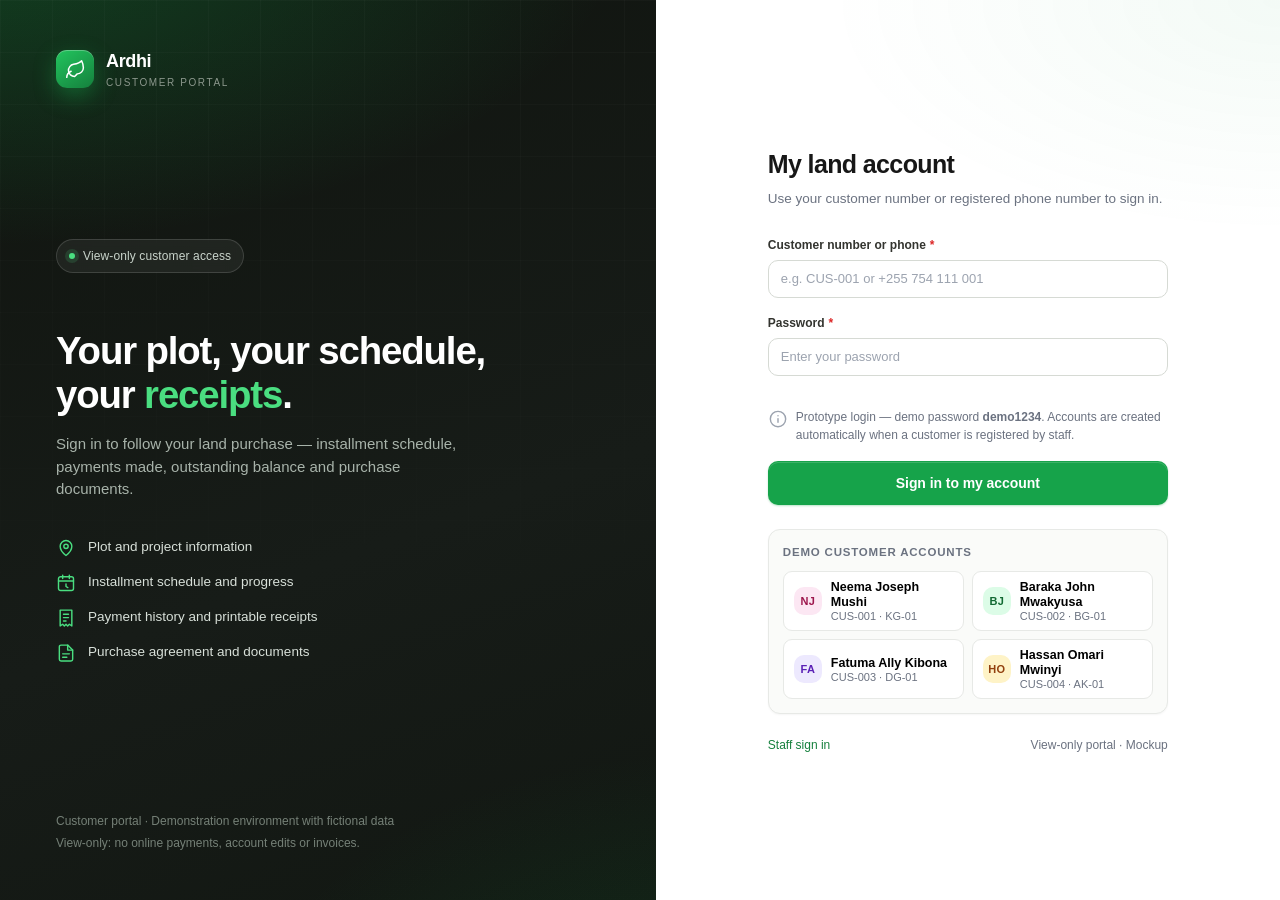
==== commit 1aac87f4: "Replace progress bars with charts and expand expenditure categories - Convert remaining progress vis" ====
--- a/customer-portal.html
+++ b/customer-portal.html
@@ -6,9 +6,10 @@
   <meta name="description" content="Ardhi customer portal — view your plot, installments and payment receipts." />
   <title>Ardhi Customer Portal — My Land Account</title>
   <link rel="icon" href="data:image/svg+xml,%3Csvg xmlns='http://www.w3.org/2000/svg' viewBox='0 0 24 24'%3E%3Crect width='24' height='24' rx='6' fill='%2316A34A'/%3E%3Cpath d='M7 16.5 12 7l5 9.5' fill='none' stroke='white' stroke-width='2' stroke-linecap='round' stroke-linejoin='round'/%3E%3C/svg%3E" />
-  <link rel="stylesheet" href="css/style.css" />
-  <link rel="stylesheet" href="css/modules.css" />
-  <link rel="stylesheet" href="css/portal.css" />
+  <link rel="stylesheet" href="css/style.css?v=20261125e" />
+  <link rel="stylesheet" href="css/modules.css?v=20261125e" />
+  <link rel="stylesheet" href="css/portal.css?v=20261125e" />
+  <link rel="stylesheet" href="css/refine.css?v=20261125e" />
 </head>
 <body class="portal-body">
 
@@ -123,10 +124,10 @@
   <div class="toast-root" id="toastRoot" aria-live="polite"></div>
   <div id="printArea"></div>
 
-  <script src="js/icons.js"></script>
-  <script src="js/sample-data.js"></script>
-  <script src="js/store.js"></script>
-  <script src="js/ui.js"></script>
-  <script src="js/customer-portal.js"></script>
+  <script src="js/icons.js?v=20261125e"></script>
+  <script src="js/sample-data.js?v=20261125e"></script>
+  <script src="js/store.js?v=20261125e"></script>
+  <script src="js/ui.js?v=20261125e"></script>
+  <script src="js/customer-portal.js?v=20261125e"></script>
 </body>
 </html>
--- a/css/style.css
+++ b/css/style.css
@@ -648,16 +648,6 @@
 .empty-state h4 { font-size: 14px; color: var(--ink); font-weight: 620; margin-bottom: 3px; }
 .empty-state p { font-size: 12.5px; max-width: 360px; margin: 0 auto; }
 
-/* Progress */
-.progress { height: 6px; border-radius: 99px; background: #EDEFEC; overflow: hidden; width: 100%; }
-.progress > span { display: block; height: 100%; border-radius: 99px; background: var(--green); transition: width .4s ease; }
-.progress.thin { height: 4px; }
-.progress.amber > span { background: #F59E0B; }
-.progress.red > span { background: var(--red); }
-.progress-wrap { display: flex; align-items: center; gap: 10px; min-width: 132px; }
-.progress-wrap .val { font-size: 11.5px; color: var(--muted); font-variant-numeric: tabular-nums; min-width: 34px; text-align: right; }
-.progress-label { display: flex; justify-content: space-between; font-size: 11.5px; color: var(--muted); margin-bottom: 6px; }
-
 .ring { position: relative; display: inline-grid; place-items: center; }
 .ring svg { transform: rotate(-90deg); }
 .ring .ring-label { position: absolute; text-align: center; line-height: 1.15; }
--- a/css/modules.css
+++ b/css/modules.css
@@ -416,3 +416,32 @@
   .filter-bar .search-input { width: 100%; }
   .filter-bar .select { flex: 1; min-width: 0; }
 }
+
+/* ---------- consolidated financial report ---------- */
+.fin-bars { display: flex; align-items: flex-end; gap: 12px; height: 190px; padding: 6px 2px 0; }
+.fin-col { flex: 1; display: flex; flex-direction: column; align-items: center; gap: 8px; height: 100%; min-width: 0; }
+.fin-pair { flex: 1; display: flex; align-items: flex-end; justify-content: center; gap: 4px; width: 100%; min-height: 0; }
+.fin-bar { width: 36%; max-width: 22px; border-radius: 4px 4px 0 0; transition: opacity .15s ease; }
+.fin-bar:hover { opacity: .78; }
+.fin-bar.rev { background: var(--green); }
+.fin-bar.exp { background: var(--red); }
+.fin-lab { font-size: 10.5px; color: var(--muted); font-weight: 600; }
+.fin-legend { display: flex; gap: 16px; justify-content: center; margin-top: 10px; font-size: 11px; color: var(--muted); }
+.fin-legend span { display: inline-flex; align-items: center; gap: 6px; }
+.fin-legend i { width: 9px; height: 9px; border-radius: 2px; display: inline-block; }
+.fin-legend i.rev { background: var(--green); }
+.fin-legend i.exp { background: var(--red); }
+@media (max-width: 640px) {
+  .fin-bars { gap: 7px; height: 160px; }
+  .fin-bar { width: 42%; }
+}
+
+/* ---------- My Performance account scope ---------- */
+.perf-scope-card { margin-top: 16px; }
+.perf-scope { display: grid; grid-template-columns: 1.05fr 1fr; gap: 20px; }
+.perf-scope-lbl { font-size: 10.5px; font-weight: 700; letter-spacing: .06em; text-transform: uppercase; color: var(--muted); margin-bottom: 8px; }
+.perf-chips { display: flex; flex-wrap: wrap; gap: 6px; }
+.perf-limits { margin: 0; padding-left: 17px; display: grid; gap: 5px; font-size: 12px; color: var(--muted); }
+@media (max-width: 760px) {
+  .perf-scope { grid-template-columns: 1fr; gap: 14px; }
+}
--- a/css/refine.css
+++ b/css/refine.css
@@ -0,0 +1,435 @@
+/* ==========================================================================
+   Ardhi LIMS — visual refinement layer
+   Loaded last. Presentation-only polish: palette, copy and behaviour are
+   unchanged; this file only adjusts rhythm, surfaces and spacing.
+   ========================================================================== */
+
+:root {
+  --sidebar-w: 272px;
+  --ring-soft: 0 0 0 3px rgba(22, 163, 74, 0.12);
+  --shadow-soft: 0 1px 2px rgba(23, 23, 23, 0.04), 0 14px 34px -24px rgba(23, 23, 23, 0.28);
+  --shadow-lift: 0 2px 4px rgba(23, 23, 23, 0.05), 0 18px 36px -22px rgba(23, 23, 23, 0.25);
+}
+
+/* ---------- shell ---------- */
+.content { padding: 30px 32px 48px; }
+
+.topbar { box-shadow: 0 1px 0 rgba(23, 23, 23, 0.02); }
+.global-search { width: 320px; }
+
+.nav-group { margin-top: 16px; }
+.nav-item { font-size: 13px; border-radius: 10px; }
+.nav-item.active { box-shadow: inset 0 0 0 1px rgba(34, 197, 94, 0.2), 0 6px 16px -12px rgba(0, 0, 0, 0.55); }
+.sidebar-foot { background: rgba(255, 255, 255, 0.018); }
+
+.app-footer { background: linear-gradient(180deg, #FFFFFF, #FCFDFB); }
+
+/* ---------- page headers ---------- */
+.page-head-row { margin-bottom: 22px; }
+.page-head-row h2 { font-size: 23px; letter-spacing: -0.032em; }
+.page-head-row .sub { line-height: 1.55; }
+.welcome h2 { font-size: 24px; letter-spacing: -0.032em; }
+
+.section-head { margin: 28px 0 13px; }
+.section-head h3 { display: flex; align-items: center; gap: 9px; font-size: 15.5px; }
+.section-head h3::before {
+  content: ""; width: 3px; height: 15px; border-radius: 999px;
+  background: var(--green); flex: none;
+}
+
+/* ---------- surfaces ---------- */
+.card { box-shadow: var(--shadow-soft); transition: border-color .18s ease, box-shadow .18s ease; }
+.card-head {
+  padding: 17px 20px;
+  background: linear-gradient(180deg, #FCFDFB 0%, #FFFFFF 100%);
+}
+.card-head h3 { font-size: 15px; letter-spacing: -0.016em; }
+.card-body { padding: 20px; }
+
+.report-card { box-shadow: var(--shadow-soft); }
+.report-head { padding: 20px 22px; background: linear-gradient(180deg, #FCFDFB 0%, #FFFFFF 100%); }
+.report-body { padding: 22px; }
+
+.dash-hero { box-shadow: 0 26px 52px -34px rgba(15, 61, 36, 0.6); }
+.overdue-banner, .banner-role { box-shadow: var(--shadow-xs); }
+
+/* ---------- KPI cards ---------- */
+.stat-grid { gap: 16px; }
+.stat-card { transition: border-color .18s ease, box-shadow .18s ease, transform .18s ease; }
+.stat-card::after {
+  content: ""; position: absolute; left: 0; right: 0; top: 0; height: 2px;
+  background: linear-gradient(90deg, var(--green), rgba(22, 163, 74, 0));
+  opacity: 0; transition: opacity .18s ease;
+}
+.stat-card:hover { border-color: #D5DAD2; box-shadow: var(--shadow-lift); transform: translateY(-2px); }
+.stat-card:hover::after { opacity: 1; }
+.stat-card.accent::after { display: none; }
+
+.stat-card .sc-top { align-items: flex-start; }
+.stat-card .sc-label {
+  white-space: normal; line-height: 1.3; min-height: 2.6em; padding-right: 4px;
+  display: -webkit-box; -webkit-line-clamp: 2; -webkit-box-orient: vertical; overflow: hidden;
+}
+.stat-card .sc-value { margin-top: 8px; }
+.stat-card .sc-sub { line-height: 1.45; }
+
+/* ---------- compact stat cards ---------- */
+.mini-stats { gap: 14px; margin-bottom: 20px; }
+.mini-stat {
+  border-radius: 14px; padding: 15px 16px; box-shadow: var(--shadow-xs);
+  transition: border-color .16s ease, box-shadow .16s ease, transform .16s ease;
+  min-width: 0;
+}
+.mini-stat > div:last-child { min-width: 0; }
+.mini-stat:hover { border-color: #D5DAD2; box-shadow: var(--shadow-sm); transform: translateY(-1px); }
+.mini-stat .k { font-size: 10.5px; letter-spacing: .045em; line-height: 1.3; }
+.mini-stat .v { margin-top: 2px; }
+.mini-stat .ms-icon { box-shadow: inset 0 0 0 1px rgba(23, 23, 23, 0.035); }
+
+/* ---------- tables ---------- */
+table.data th { background: #F7F9F6; }
+table.data tbody tr:hover { background: #F8FAF7; }
+table.data td.num, table.data th.num { white-space: nowrap; }
+table.data td.mono, table.data .mono { white-space: nowrap; }
+table.data .cell-user .nm { white-space: nowrap; }
+#payTable th, #payTable td { padding-left: 12px; padding-right: 12px; }
+#payTable td { white-space: nowrap; }
+#planTable th, #planTable td { padding-left: 12px; padding-right: 12px; }
+#planTable td:nth-child(4) .t-sub,
+#planTable td:nth-child(7) { white-space: nowrap; }
+.table-foot { background: #FCFDFB; }
+
+/* ---------- charts (replace bar-style progress) ---------- */
+/* Horizontal bar chart — no track, baseline on the left, value on the right */
+.hbar-chart { display: grid; gap: 12px; }
+.hbar-row {
+  display: grid;
+  grid-template-columns: minmax(88px, 28%) minmax(0, 1fr) auto;
+  align-items: center; gap: 12px;
+  font-size: 12px;
+}
+.hbar-label { color: var(--ink); overflow: hidden; text-overflow: ellipsis; white-space: nowrap; }
+.hbar-plot { height: 14px; border-left: 1px solid #DADFD7; }
+.hbar-fill {
+  display: block; height: 100%; min-width: 2px;
+  border-radius: 2px 6px 6px 2px;
+  transform-origin: left center;
+  animation: bar-grow 0.6s cubic-bezier(0.22, 0.61, 0.36, 1) both;
+}
+.hbar-val { color: var(--ink); font-weight: 600; font-variant-numeric: tabular-nums; text-align: right; white-space: nowrap; }
+@keyframes bar-grow {
+  from { transform: scaleX(0.04); opacity: 0.55; }
+  to { transform: none; opacity: 1; }
+}
+@media (max-width: 560px) {
+  .hbar-row { grid-template-columns: minmax(72px, 40%) minmax(0, 1fr) auto; gap: 8px; font-size: 11px; }
+}
+
+.mini-donut {
+  --size: 34px;
+  --p: 0;
+  --donut-color: var(--green);
+  width: var(--size); height: var(--size); flex: none;
+  display: inline-grid; place-items: center; position: relative;
+  border-radius: 50%;
+  background: conic-gradient(var(--donut-color) calc(var(--p) * 1%), #E9ECE6 0);
+  animation: donut-in 0.4s ease both;
+}
+.mini-donut::before {
+  content: "";
+  position: absolute; inset: calc(var(--size) * 0.15);
+  border-radius: 50%; background: #fff;
+  box-shadow: inset 0 0 0 1px rgba(23, 23, 23, 0.035);
+}
+.mini-donut > span {
+  position: relative;
+  font-size: calc(var(--size) * 0.26); font-weight: 700;
+  letter-spacing: -0.03em; color: var(--ink);
+  font-variant-numeric: tabular-nums;
+}
+.mini-donut.amber { --donut-color: #F59E0B; }
+.mini-donut.red { --donut-color: var(--red); }
+.mini-donut.blue { --donut-color: var(--blue); }
+@keyframes donut-in {
+  from { transform: scale(0.92); opacity: 0.6; }
+  to { transform: none; opacity: 1; }
+}
+
+.parts-donut {
+  --size: 120px;
+  width: var(--size); height: var(--size); flex: none;
+  display: grid; place-items: center; position: relative;
+  border-radius: 50%;
+  animation: donut-in 0.4s ease both;
+}
+.parts-donut::before {
+  content: "";
+  position: absolute; inset: 15%; border-radius: 50%; background: #fff;
+  box-shadow: inset 0 0 0 1px rgba(23, 23, 23, 0.035);
+}
+.parts-donut .pd-center { position: relative; text-align: center; }
+.parts-donut .pd-center .v {
+  font-size: calc(var(--size) * 0.2); font-weight: 800; letter-spacing: -0.03em;
+  color: var(--ink); font-variant-numeric: tabular-nums; line-height: 1.1;
+}
+.parts-donut .pd-center .k {
+  font-size: 10px; text-transform: uppercase; letter-spacing: 0.07em;
+  color: var(--muted); margin-top: 2px;
+}
+.status-chart { display: flex; align-items: center; gap: 22px; flex-wrap: wrap; }
+.status-legend { flex: 1; min-width: 140px; display: grid; gap: 8px; font-size: 12px; }
+.status-legend .sl-row {
+  display: flex; align-items: center; justify-content: space-between; gap: 16px;
+  color: var(--muted);
+}
+.status-legend .sl-row strong { color: var(--ink); font-variant-numeric: tabular-nums; }
+.compo .status-legend { flex: 0 1 440px; }
+@media (max-width: 900px) {
+  .portal-body .grid-2 { grid-template-columns: 1fr; }
+  .status-chart { gap: 16px; }
+}
+
+.ratio-cell { display: flex; align-items: center; gap: 10px; min-height: 32px; }
+.ratio-cell .ratio-meta {
+  display: grid; gap: 1px;
+  font-size: 11px; color: var(--muted); line-height: 1.3; white-space: nowrap;
+}
+.ratio-cell .ratio-pct {
+  color: var(--ink); font-size: 11.5px; font-weight: 700;
+  font-variant-numeric: tabular-nums;
+}
+
+.stack-legend {
+  display: flex; flex-wrap: wrap; align-items: center;
+  gap: 6px 14px; font-size: 11px; color: var(--muted);
+}
+.stack-legend .lg { display: inline-flex; align-items: center; gap: 6px; white-space: nowrap; }
+.stack-legend .lg i, .lg-inline i {
+  width: 8px; height: 8px; border-radius: 3px; flex: none; display: inline-block;
+}
+.lg-inline { display: inline-flex; align-items: center; gap: 6px; }
+i.sold, i.paid { background: var(--green); }
+i.inst { background: var(--blue); }
+i.free, i.pending { background: #D6DAD4; }
+i.res, i.partial { background: #F59E0B; }
+i.out, i.empty { background: #D6DAD4; }
+i.free, i.pending, i.out, i.empty { box-shadow: inset 0 0 0 1px rgba(23, 23, 23, 0.12); }
+i.overdue { background: var(--red); }
+
+.compo-head {
+  display: flex; align-items: center; justify-content: space-between; gap: 10px;
+  font-size: 12px; color: var(--muted); margin-bottom: 7px;
+}
+.compo-head strong { color: var(--ink); font-weight: 700; font-variant-numeric: tabular-nums; }
+
+@media (prefers-reduced-motion: reduce) {
+  .hbar-fill, .cc-stack, .mini-donut, .parts-donut { animation: none; transition: none; }
+}
+
+/* project performance — stacked column chart */
+.col-chart {
+  display: grid;
+  grid-template-columns: 30px minmax(0, 1fr);
+  grid-template-rows: auto auto;
+  column-gap: 10px; row-gap: 8px;
+  margin: 2px 0 0;
+}
+.cc-axis {
+  grid-column: 1; grid-row: 1;
+  height: 168px; display: flex; flex-direction: column;
+  justify-content: space-between; align-items: flex-end;
+  font-size: 10.5px; color: var(--muted); font-variant-numeric: tabular-nums;
+}
+.cc-plot {
+  grid-column: 2; grid-row: 1;
+  position: relative; height: 168px;
+  border-bottom: 1px solid var(--line-soft);
+}
+.cc-grid {
+  position: absolute; inset: 0 0 1px 0;
+  display: flex; flex-direction: column; justify-content: space-between;
+  pointer-events: none;
+}
+.cc-grid span { border-top: 1px dashed #E7EAE4; }
+.cc-grid span:first-child { border-top: 0; }
+.cc-bars {
+  position: absolute; inset: 0;
+  display: flex; align-items: flex-end; justify-content: space-around;
+  gap: 10px; padding: 0 8px;
+}
+.cc-col {
+  flex: 1 1 0; max-width: 64px; height: 100%;
+  display: flex; align-items: flex-end; justify-content: center;
+}
+.cc-stack {
+  display: flex; flex-direction: column-reverse;
+  width: 100%; max-width: 46px;
+  border-radius: 3px 3px 0 0; overflow: hidden;
+  transform-origin: bottom center;
+  animation: col-grow 0.6s cubic-bezier(0.22, 0.61, 0.36, 1) both;
+}
+.cc-stack .seg { display: block; width: 100%; }
+.cc-stack .seg.sold { background: var(--green); }
+.cc-stack .seg.inst { background: var(--blue); }
+.cc-stack .seg.free { background: #D6DAD4; }
+.cc-stack .seg.res { background: #F59E0B; }
+.cc-col:hover .cc-stack { filter: brightness(0.96); }
+@keyframes col-grow {
+  from { transform: scaleY(0.05); opacity: 0.5; }
+  to { transform: none; opacity: 1; }
+}
+.cc-labels {
+  grid-column: 2; grid-row: 2;
+  display: flex; justify-content: space-around; gap: 10px; padding: 0 8px;
+}
+.cc-lab {
+  flex: 1 1 0; max-width: 64px;
+  display: grid; gap: 1px; text-align: center; font-size: 11px;
+}
+.cc-lab .code { color: var(--muted); font-weight: 600; letter-spacing: 0.02em; }
+.cc-lab .cc-pct { color: var(--green-700); font-weight: 700; font-variant-numeric: tabular-nums; }
+@media (max-width: 560px) {
+  .cc-axis, .cc-plot { height: 140px; }
+  .cc-labels .code { font-size: 10px; }
+}
+
+/* land take-up */
+.takeup-row {
+  display: flex; align-items: center; justify-content: space-between;
+  gap: 12px; padding: 2px 0;
+}
+.takeup-row .takeup-label { font-size: 11.5px; color: var(--muted); }
+
+.report-body .table-wrap {
+  border: 1px solid var(--line-soft);
+  border-radius: 12px;
+  background: #fff;
+}
+.report-table-print { font-size: 11.5px; }
+.report-table-print th { padding: 10px; font-size: 9.5px; background: #F7F9F6; }
+.report-table-print td { padding: 9px 10px; }
+.report-table-print .mono { white-space: nowrap; }
+.report-table-print th:first-child,
+.report-table-print td:first-child { white-space: nowrap; }
+.report-table-print tbody tr:hover { background: #F8FAF7; }
+.report-table-print tfoot td { background: #FBFCFA; }
+@media screen {
+  .report-table-print { min-width: 860px; }
+}
+
+/* report index stays visible while reading long tables */
+.reports-layout { grid-template-columns: 252px minmax(0, 1fr); gap: 20px; }
+.report-menu { box-shadow: var(--shadow-xs); position: sticky; top: calc(var(--topbar-h) + 18px); }
+.report-menu button { padding: 11px 15px; }
+.report-summary .rs {
+  background: linear-gradient(180deg, #FBFCFA, #F7F9F6);
+  border-color: var(--line);
+  transition: border-color .16s ease;
+}
+.report-summary .rs:hover { border-color: #D5DAD2; }
+.report-summary .rs .v { font-size: 18px; }
+
+/* ---------- forms, buttons, chips ---------- */
+.input, .select, .textarea { border-radius: 10px; }
+.input:hover, .select:hover, .textarea:hover { border-color: #C7CCC4; }
+.input:focus, .select:focus, .textarea:focus { box-shadow: var(--ring-soft); }
+.btn { border-radius: 10px; }
+.btn-sm { border-radius: 9px; }
+.btn-primary { box-shadow: 0 1px 2px rgba(22, 163, 74, 0.3), inset 0 1px 0 rgba(255, 255, 255, 0.16); }
+.btn-primary:hover { box-shadow: 0 8px 18px -10px rgba(22, 163, 74, 0.65), inset 0 1px 0 rgba(255, 255, 255, 0.16); }
+.btn-outline:hover { box-shadow: var(--shadow-xs); }
+.chip { border-radius: 999px; background: #F6F8F5; }
+.range-tabs, .segmented { border: 1px solid var(--line); background: #F6F8F5; }
+.range-tabs button.active, .segmented button.active { box-shadow: var(--shadow-xs), inset 0 0 0 1px var(--line-soft); }
+
+.filter-bar {
+  background: linear-gradient(180deg, #FCFDFB 0%, #FFFFFF 100%);
+  padding: 14px 16px;
+}
+.filter-count { font-weight: 550; }
+
+.notice { box-shadow: var(--shadow-xs); }
+.empty-state .icon-wrap { box-shadow: inset 0 0 0 1px var(--line-soft); }
+.demo-chip:hover { transform: translateY(-1px); }
+
+/* ---------- My performance ---------- */
+#perfPeriod { width: auto; min-width: 190px; flex: 0 0 auto; margin-left: auto; }
+#perfPeriod + .chip { display: none; }
+.perf-scope-card .card-body { padding: 20px 22px; }
+.perf-chips .chip { background: #F4F6F3; }
+
+/* ---------- login ---------- */
+.login-art .brand-mark { box-shadow: 0 8px 22px rgba(22, 163, 74, 0.45), inset 0 1px 0 rgba(255, 255, 255, 0.28); }
+.login-box h1 { font-size: 25px; letter-spacing: -0.025em; }
+.demo-accounts { box-shadow: var(--shadow-xs); }
+
+/* ---------- responsive ---------- */
+@media (max-width: 1200px) {
+  .report-menu { position: static; }
+}
+
+@media (max-width: 760px) {
+  .content { padding: 20px 14px 32px; }
+  .stat-card .sc-label { min-height: 2.6em; }
+  .mini-stats { gap: 10px; }
+  .mini-stat { padding: 12px; gap: 9px; }
+  .mini-stat .ms-icon { width: 30px; height: 30px; border-radius: 8px; }
+  .mini-stat .ms-icon .icon { width: 15px; height: 15px; }
+  .mini-stat .k { font-size: 9.5px; letter-spacing: .04em; }
+  .mini-stat .v { font-size: 15px; }
+  .mini-stat .small { font-size: 10.5px; line-height: 1.35; display: block; }
+  .card-head, .card-body, .report-head, .report-body { padding-left: 14px; padding-right: 14px; }
+  .report-summary .rs { padding: 11px 12px; }
+  .report-summary .rs .v { font-size: 16px; }
+  #perfPeriod { width: 100%; min-width: 0; flex: 1 1 100%; }
+  /* keep dense tables readable; the wrapper scrolls horizontally */
+  #customerTable, #expTable, #userTable, #noteTable, #plotTable { min-width: 980px; }
+  #saleTable, #planTable { min-width: 960px; }
+  #payTable { min-width: 1060px; }
+}
+
+@media (max-width: 520px) {
+  .page-head-row h2 { font-size: 19px; }
+  .section-head h3 { font-size: 14.5px; }
+  .stat-card .sc-label { font-size: 11px; }
+  .stat-card .sc-value { font-size: 20px; }
+  .stat-card .sc-sub { font-size: 11px; }
+  .report-table-print { min-width: 720px; }
+}
+
+@media (max-width: 600px) {
+  .filter-bar { gap: 8px; padding: 12px 14px; }
+  .filter-bar .select { flex: 1 1 100%; width: 100%; min-width: 0; }
+  .filter-bar .input { flex: 1 1 120px; width: auto; min-width: 0; }
+  .filter-bar .spacer { display: none; }
+  .filter-count { flex: 1 1 100%; text-align: right; }
+}
+
+/* ---------- wide report tables ----------
+   Below wide desktop the report index becomes a horizontal strip so the
+   data table can use the full content width instead of wrapping names. */
+@media (max-width: 1440px) {
+  .reports-layout { grid-template-columns: 1fr; gap: 16px; }
+  .report-menu {
+    display: flex; overflow-x: auto; position: static;
+    scrollbar-width: thin; padding: 0 4px;
+  }
+  .report-menu .rm-head, .report-menu .rm-note { display: none; }
+  .report-menu button {
+    flex: 0 0 auto; width: auto; border-left: 0;
+    border-bottom: 2px solid transparent; border-radius: 0;
+    padding: 11px 13px; white-space: nowrap;
+  }
+  .report-menu button.active { border-bottom-color: var(--green); }
+}
+
+/* printed reports stay compact on A4 */
+@media print {
+  .report-table-print { min-width: 0; font-size: 9.5px; }
+  .report-table-print th, .report-table-print td { padding: 4px 5px; }
+  .report-table-print th:first-child,
+  .report-table-print td:first-child,
+  .report-table-print .mono { white-space: normal; }
+  .report-body, .report-head { padding: 0; }
+  .report-summary .rs { background: #fff; }
+}
